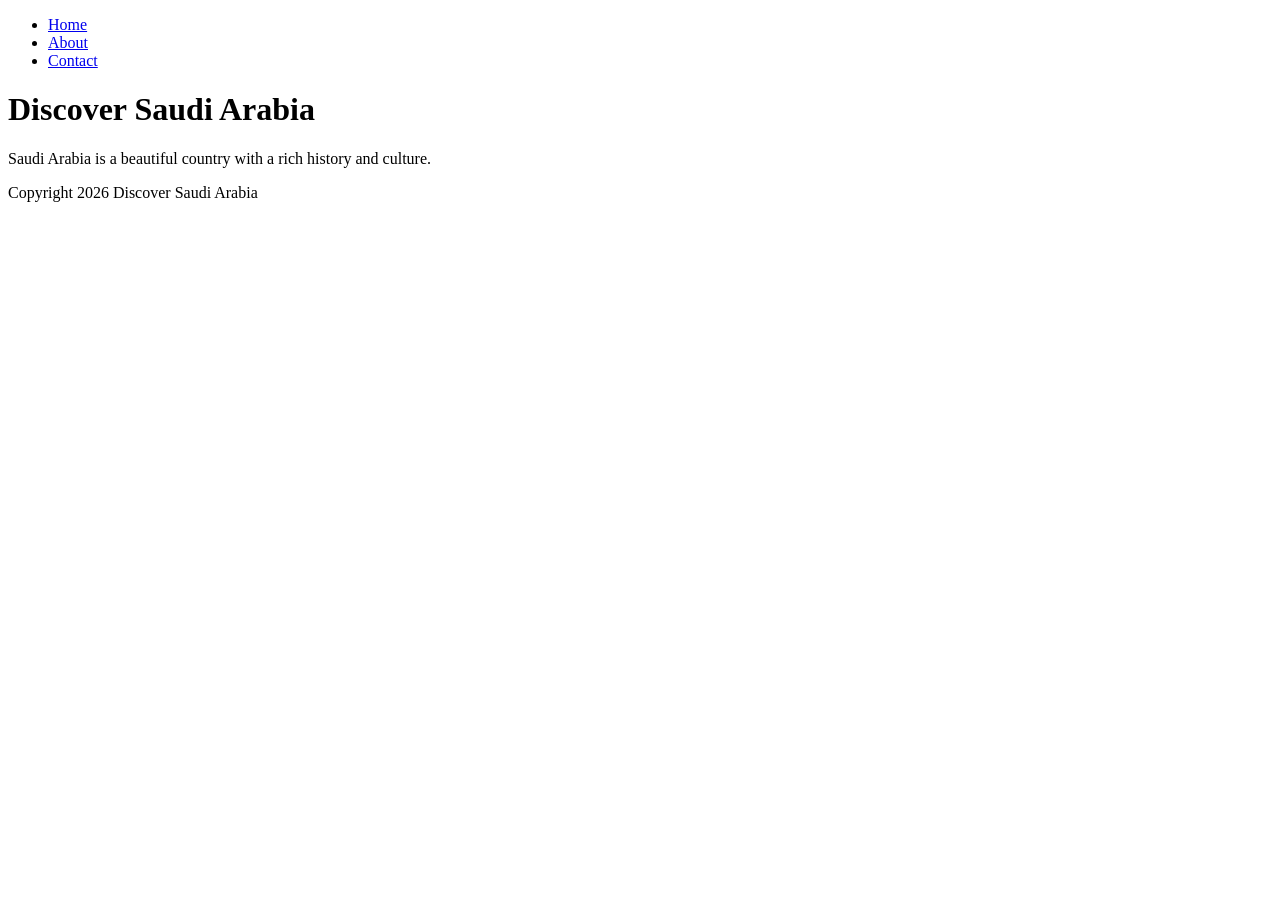
==== frontend/index.html @ 42bceaa3 "project structure" ====
<!DOCTYPE html>
<html lang="en">
    <head>
        <meta charset="UTF-8">
        <meta name="viewport" content="width=device-width, initial-scale=1.0">
        <title>Discover Saudi Arabia</title>
        <link rel="stylesheet" href="style.css">
    </head>
    <body>
        <nav>
            <ul>
                <li><a href="#">Home</a></li>
                <li><a href="#">About</a></li>
                <li><a href="#">Contact</a></li>
            </ul>
        </nav>
        <main>
            <h1>Discover Saudi Arabia</h1>
            <p>Saudi Arabia is a beautiful country with a rich history and culture.</p>
        </main>
        <footer>
            <p>Copyright 2026 Discover Saudi Arabia</p>
        </footer>
    </body>
</html>
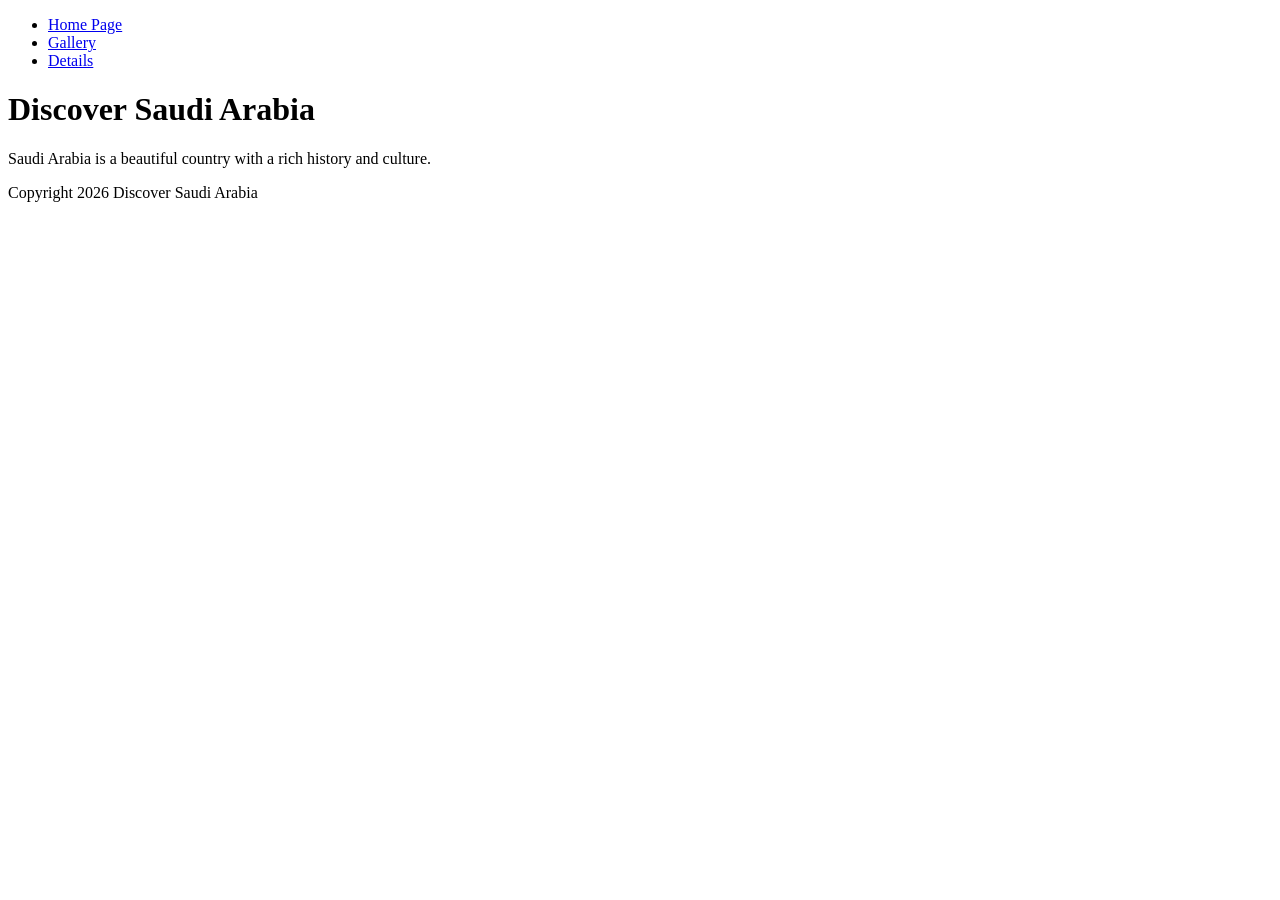
==== commit 24b656da: "Adding scaffolding" ====
--- a/frontend/index.html
+++ b/frontend/index.html
@@ -9,9 +9,9 @@
     <body>
         <nav>
             <ul>
-                <li><a href="#">Home</a></li>
-                <li><a href="#">About</a></li>
-                <li><a href="#">Contact</a></li>
+                <li><a href="#">Home Page</a></li>
+                <li><a href="public/gallery.html">Gallery</a></li>
+                <li><a href="public/regions.html">Details</a></li>
             </ul>
         </nav>
         <main>
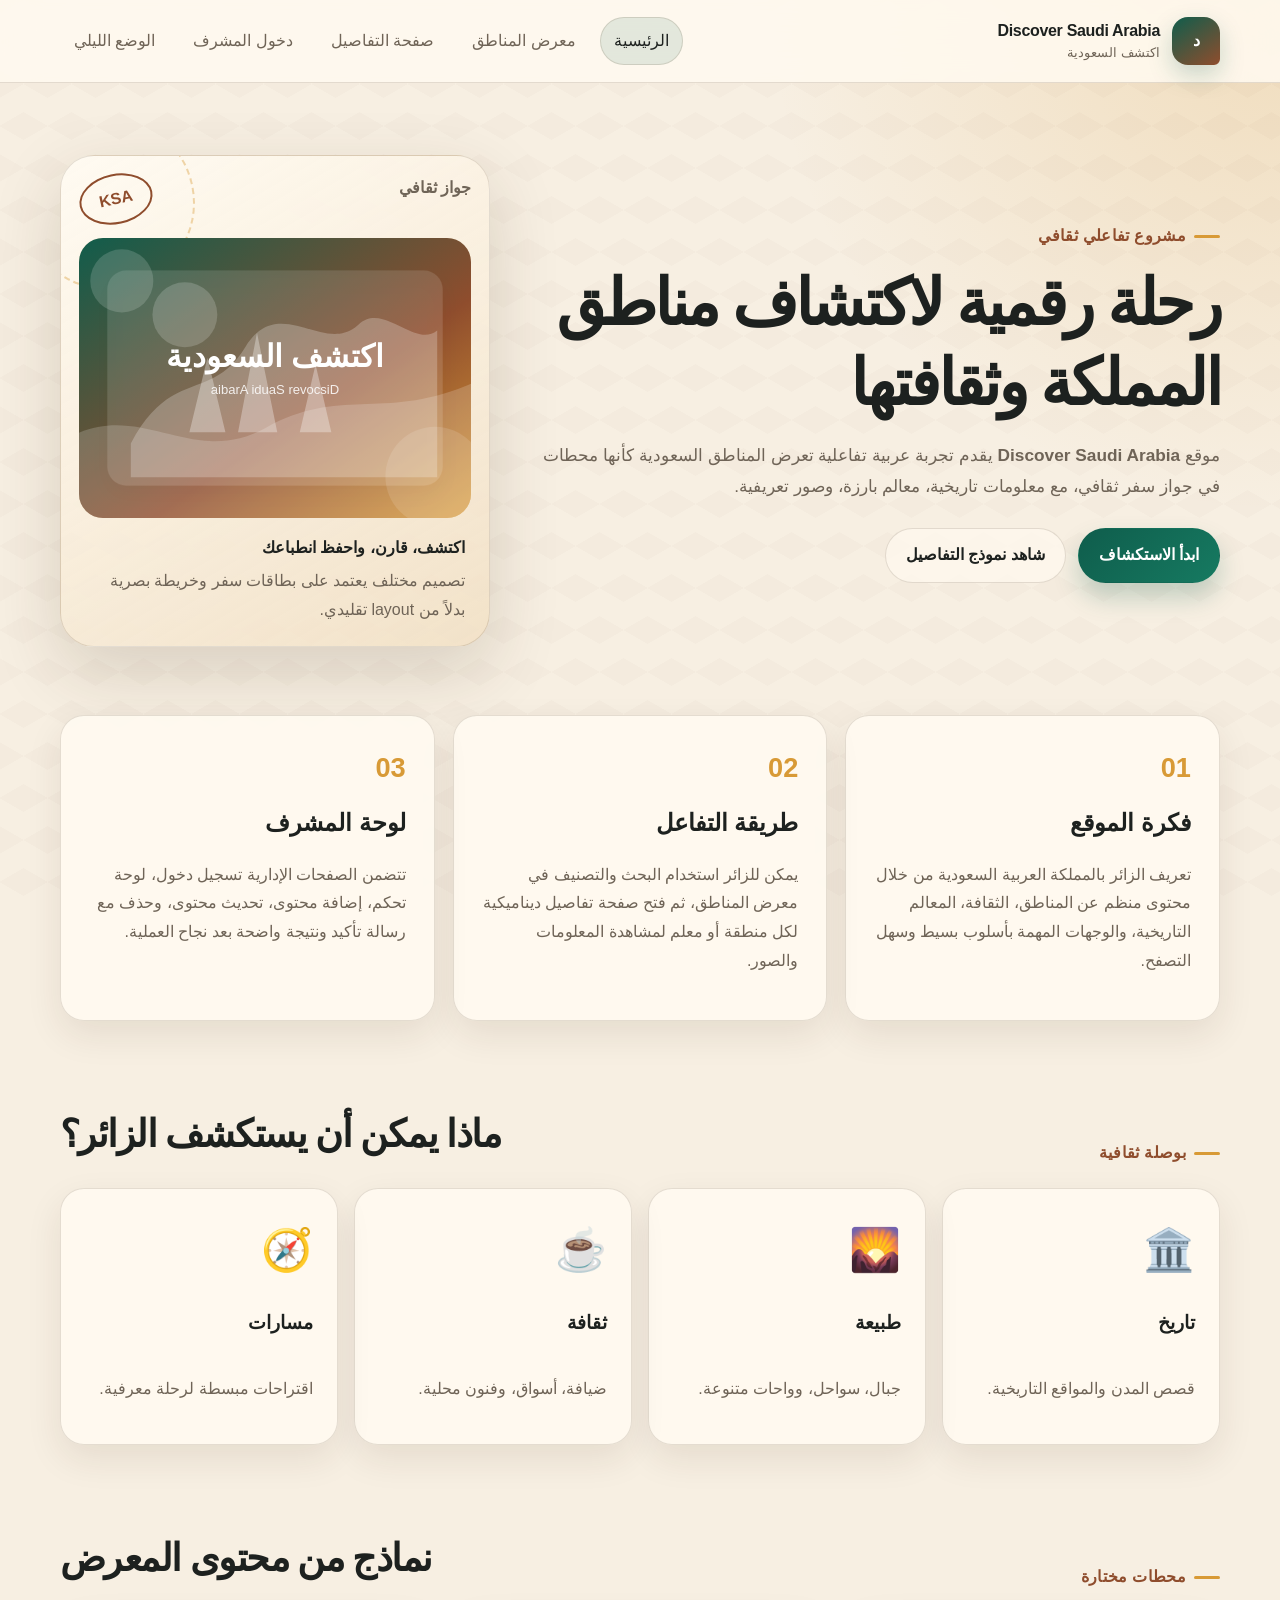
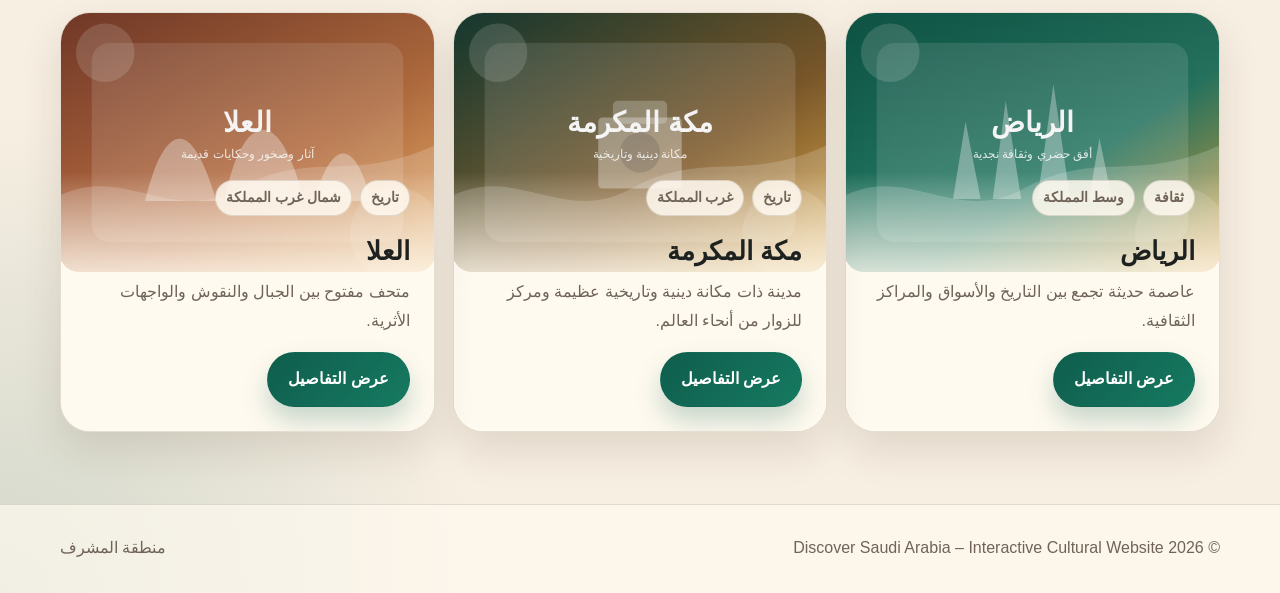
==== commit 1a3cd0ab: "initial design" ====
--- a/frontend/index.html
+++ b/frontend/index.html
@@ -1,25 +1,139 @@
 <!DOCTYPE html>
-<html lang="en">
-    <head>
-        <meta charset="UTF-8">
-        <meta name="viewport" content="width=device-width, initial-scale=1.0">
-        <title>Discover Saudi Arabia</title>
-        <link rel="stylesheet" href="style.css">
-    </head>
-    <body>
-        <nav>
-            <ul>
-                <li><a href="#">Home Page</a></li>
-                <li><a href="public/gallery.html">Gallery</a></li>
-                <li><a href="public/regions.html">Details</a></li>
-            </ul>
-        </nav>
-        <main>
-            <h1>Discover Saudi Arabia</h1>
-            <p>Saudi Arabia is a beautiful country with a rich history and culture.</p>
-        </main>
-        <footer>
-            <p>Copyright 2026 Discover Saudi Arabia</p>
-        </footer>
-    </body>
-</html>+<html lang="ar" dir="rtl">
+<head>
+  <meta charset="UTF-8" />
+  <meta name="viewport" content="width=device-width, initial-scale=1.0" />
+  <title>Discover Saudi Arabia – Interactive Cultural Website</title>
+  <link rel="stylesheet" href="css/style.css" />
+</head>
+<body data-page="home">
+  <header class="site-header">
+    <nav class="navbar container" aria-label="القائمة الرئيسية">
+      <a class="brand" href="index.html" aria-label="Discover Saudi Arabia">
+        <span class="brand-mark">د</span>
+        <span>
+          <strong>Discover Saudi Arabia</strong>
+          <small>اكتشف السعودية</small>
+        </span>
+      </a>
+
+      <button class="menu-toggle" type="button" aria-label="فتح القائمة">☰</button>
+
+      <div class="nav-links">
+        <a class="active" href="index.html">الرئيسية</a>
+        <a href="regions.html">معرض المناطق</a>
+        <a href="details.html">صفحة التفاصيل</a>
+        <a href="admin-login.html">دخول المشرف</a>
+        <button class="theme-toggle" type="button" aria-label="تبديل الوضع الليلي">الوضع الليلي</button>
+      </div>
+    </nav>
+  </header>
+
+  <main>
+    <section class="hero-orbit">
+      <div class="container hero-grid">
+        <div class="hero-copy reveal">
+          <span class="eyebrow">مشروع تفاعلي ثقافي</span>
+          <h1>رحلة رقمية لاكتشاف مناطق المملكة وثقافتها</h1>
+          <p>
+            موقع <strong>Discover Saudi Arabia</strong> يقدم تجربة عربية تفاعلية تعرض المناطق السعودية
+            كأنها محطات في جواز سفر ثقافي، مع معلومات تاريخية، معالم بارزة، وصور تعريفية.
+          </p>
+          <div class="hero-actions">
+            <a class="btn primary" href="regions.html">ابدأ الاستكشاف</a>
+            <a class="btn ghost" href="details.html">شاهد نموذج التفاصيل</a>
+          </div>
+        </div>
+
+        <div class="passport-card reveal" aria-label="بطاقة تعريفية عن الموقع">
+          <div class="passport-top">
+            <span>جواز ثقافي</span>
+            <span class="stamp">KSA</span>
+          </div>
+          <img src="assets/hero.svg" alt="رسم فني يرمز إلى مناطق المملكة" />
+          <div class="passport-bottom">
+            <strong>اكتشف، قارن، واحفظ انطباعك</strong>
+            <p>تصميم مختلف يعتمد على بطاقات سفر وخريطة بصرية بدلاً من layout تقليدي.</p>
+          </div>
+        </div>
+      </div>
+    </section>
+
+    <section class="container mission-section">
+      <article class="mission-card reveal">
+        <span class="number">01</span>
+        <h2>فكرة الموقع</h2>
+        <p>
+          تعريف الزائر بالمملكة العربية السعودية من خلال محتوى منظم عن المناطق، الثقافة،
+          المعالم التاريخية، والوجهات المهمة بأسلوب بسيط وسهل التصفح.
+        </p>
+      </article>
+
+      <article class="mission-card reveal">
+        <span class="number">02</span>
+        <h2>طريقة التفاعل</h2>
+        <p>
+          يمكن للزائر استخدام البحث والتصنيف في معرض المناطق، ثم فتح صفحة تفاصيل ديناميكية
+          لكل منطقة أو معلم لمشاهدة المعلومات والصور.
+        </p>
+      </article>
+
+      <article class="mission-card reveal">
+        <span class="number">03</span>
+        <h2>لوحة المشرف</h2>
+        <p>
+          تتضمن الصفحات الإدارية تسجيل دخول، لوحة تحكم، إضافة محتوى، تحديث محتوى، وحذف
+          مع رسالة تأكيد ونتيجة واضحة بعد نجاح العملية.
+        </p>
+      </article>
+    </section>
+
+    <section class="container cultural-compass reveal">
+      <div class="section-heading">
+        <span class="eyebrow">بوصلة ثقافية</span>
+        <h2>ماذا يمكن أن يستكشف الزائر؟</h2>
+      </div>
+
+      <div class="compass-grid">
+        <div class="compass-item">
+          <span>🏛️</span>
+          <h3>تاريخ</h3>
+          <p>قصص المدن والمواقع التاريخية.</p>
+        </div>
+        <div class="compass-item">
+          <span>🌄</span>
+          <h3>طبيعة</h3>
+          <p>جبال، سواحل، وواحات متنوعة.</p>
+        </div>
+        <div class="compass-item">
+          <span>☕</span>
+          <h3>ثقافة</h3>
+          <p>ضيافة، أسواق، وفنون محلية.</p>
+        </div>
+        <div class="compass-item">
+          <span>🧭</span>
+          <h3>مسارات</h3>
+          <p>اقتراحات مبسطة لرحلة معرفية.</p>
+        </div>
+      </div>
+    </section>
+
+    <section class="container spotlight-section reveal">
+      <div class="section-heading">
+        <span class="eyebrow">محطات مختارة</span>
+        <h2>نماذج من محتوى المعرض</h2>
+      </div>
+      <div id="homeSpotlight" class="spotlight-grid"></div>
+    </section>
+  </main>
+
+  <footer class="site-footer">
+    <div class="container footer-inner">
+      <p>© 2026 Discover Saudi Arabia – Interactive Cultural Website</p>
+      <a href="admin-login.html">منطقة المشرف</a>
+    </div>
+  </footer>
+
+  <script src="js/app.js"></script>
+</body>
+</html>
--- a/frontend/css/style.css
+++ b/frontend/css/style.css
@@ -0,0 +1,1088 @@
+/* Discover Saudi Arabia – Interactive Cultural Website
+   Unique frontend design: cultural passport + travel board style.
+*/
+
+:root {
+  --bg: #f7efe2;
+  --surface: #fffaf0;
+  --surface-2: #f1dfc3;
+  --text: #1d211f;
+  --muted: #6f6457;
+  --primary: #0f5d4c;
+  --primary-2: #167a61;
+  --accent: #d89a36;
+  --accent-2: #8f4d2d;
+  --danger: #b83232;
+  --success: #0d7a57;
+  --line: rgba(67, 45, 26, 0.14);
+  --shadow: 0 24px 70px rgba(57, 35, 13, 0.16);
+  --radius-xl: 34px;
+  --radius-lg: 24px;
+  --radius-md: 16px;
+  --container: 1160px;
+}
+
+body.dark {
+  --bg: #0b1413;
+  --surface: #132321;
+  --surface-2: #1b312e;
+  --text: #f9efe1;
+  --muted: #c4b7a4;
+  --primary: #4cc7a2;
+  --primary-2: #6cdec0;
+  --accent: #f0bf62;
+  --accent-2: #d78754;
+  --danger: #ff7474;
+  --success: #74e0b2;
+  --line: rgba(255, 255, 255, 0.12);
+  --shadow: 0 24px 70px rgba(0, 0, 0, 0.35);
+}
+
+* {
+  box-sizing: border-box;
+}
+
+html {
+  scroll-behavior: smooth;
+}
+
+body {
+  margin: 0;
+  min-height: 100vh;
+  font-family: "Tahoma", "Arial", sans-serif;
+  background:
+    radial-gradient(circle at top right, rgba(216, 154, 54, 0.22), transparent 32rem),
+    radial-gradient(circle at bottom left, rgba(15, 93, 76, 0.16), transparent 30rem),
+    var(--bg);
+  color: var(--text);
+  line-height: 1.8;
+  transition: background-color 0.25s ease, color 0.25s ease;
+}
+
+body::before {
+  content: "";
+  position: fixed;
+  inset: 0;
+  pointer-events: none;
+  opacity: 0.13;
+  background-image:
+    linear-gradient(30deg, var(--line) 12%, transparent 12.5%, transparent 87%, var(--line) 87.5%, var(--line)),
+    linear-gradient(150deg, var(--line) 12%, transparent 12.5%, transparent 87%, var(--line) 87.5%, var(--line)),
+    linear-gradient(30deg, var(--line) 12%, transparent 12.5%, transparent 87%, var(--line) 87.5%, var(--line)),
+    linear-gradient(150deg, var(--line) 12%, transparent 12.5%, transparent 87%, var(--line) 87.5%, var(--line));
+  background-size: 48px 84px;
+  background-position: 0 0, 0 0, 24px 42px, 24px 42px;
+}
+
+a {
+  color: inherit;
+  text-decoration: none;
+}
+
+img {
+  max-width: 100%;
+  display: block;
+}
+
+button,
+input,
+textarea,
+select {
+  font: inherit;
+}
+
+.container {
+  width: min(var(--container), calc(100% - 36px));
+  margin-inline: auto;
+}
+
+.site-header {
+  position: sticky;
+  top: 0;
+  z-index: 50;
+  backdrop-filter: blur(18px);
+  background: color-mix(in srgb, var(--surface) 88%, transparent);
+  border-bottom: 1px solid var(--line);
+}
+
+.navbar,
+.admin-nav {
+  min-height: 82px;
+  display: flex;
+  align-items: center;
+  justify-content: space-between;
+  gap: 18px;
+}
+
+.brand {
+  display: inline-flex;
+  align-items: center;
+  gap: 12px;
+}
+
+.brand-mark {
+  width: 48px;
+  height: 48px;
+  display: grid;
+  place-items: center;
+  color: #fff;
+  font-weight: 900;
+  border-radius: 16px 16px 6px 16px;
+  background:
+    linear-gradient(145deg, var(--primary), var(--accent-2));
+  box-shadow: 0 10px 24px rgba(15, 93, 76, 0.22);
+}
+
+.brand strong {
+  display: block;
+  font-size: 1rem;
+  letter-spacing: -0.02em;
+}
+
+.brand small {
+  display: block;
+  color: var(--muted);
+  margin-top: -4px;
+}
+
+.nav-links,
+.admin-actions {
+  display: flex;
+  align-items: center;
+  gap: 10px;
+  flex-wrap: wrap;
+}
+
+.nav-links a,
+.theme-toggle,
+.admin-actions a,
+.admin-actions button {
+  border: 1px solid transparent;
+  background: transparent;
+  color: var(--muted);
+  padding: 9px 13px;
+  border-radius: 999px;
+  cursor: pointer;
+}
+
+.nav-links a:hover,
+.nav-links a.active,
+.theme-toggle:hover {
+  color: var(--text);
+  background: color-mix(in srgb, var(--primary) 11%, transparent);
+  border-color: var(--line);
+}
+
+.menu-toggle {
+  display: none;
+  width: 46px;
+  height: 46px;
+  border: 1px solid var(--line);
+  border-radius: 14px;
+  background: var(--surface);
+  color: var(--text);
+}
+
+.hero-orbit {
+  padding: 72px 0 44px;
+}
+
+.hero-grid {
+  display: grid;
+  grid-template-columns: minmax(0, 1fr) 430px;
+  align-items: center;
+  gap: 34px;
+}
+
+.hero-copy h1,
+.page-hero h1,
+.details-hero h1,
+.admin-title h1 {
+  margin: 12px 0;
+  line-height: 1.25;
+  letter-spacing: -0.05em;
+}
+
+.hero-copy h1 {
+  font-size: clamp(2.2rem, 5vw, 5.2rem);
+  max-width: 820px;
+}
+
+.hero-copy p {
+  max-width: 720px;
+  color: var(--muted);
+  font-size: 1.08rem;
+}
+
+.eyebrow {
+  display: inline-flex;
+  align-items: center;
+  gap: 8px;
+  color: var(--accent-2);
+  font-weight: 800;
+  letter-spacing: 0.02em;
+}
+
+.eyebrow::before {
+  content: "";
+  width: 26px;
+  height: 3px;
+  border-radius: 999px;
+  background: var(--accent);
+}
+
+.hero-actions,
+.form-actions {
+  display: flex;
+  gap: 12px;
+  flex-wrap: wrap;
+  margin-top: 26px;
+}
+
+.btn {
+  border: 1px solid transparent;
+  border-radius: 999px;
+  padding: 12px 20px;
+  display: inline-flex;
+  align-items: center;
+  justify-content: center;
+  gap: 8px;
+  cursor: pointer;
+  font-weight: 800;
+  transition: transform 0.18s ease, box-shadow 0.18s ease, background 0.18s ease;
+}
+
+.btn:hover {
+  transform: translateY(-2px);
+}
+
+.btn.primary {
+  color: #fff;
+  background: linear-gradient(135deg, var(--primary), var(--primary-2));
+  box-shadow: 0 14px 26px rgba(15, 93, 76, 0.23);
+}
+
+.btn.ghost {
+  color: var(--text);
+  background: color-mix(in srgb, var(--surface) 70%, transparent);
+  border-color: var(--line);
+}
+
+.btn.danger {
+  color: #fff;
+  background: var(--danger);
+}
+
+.btn.small {
+  padding: 8px 13px;
+  font-size: 0.92rem;
+}
+
+.btn.full {
+  width: 100%;
+}
+
+.passport-card {
+  position: relative;
+  overflow: hidden;
+  border: 1px solid var(--line);
+  border-radius: var(--radius-xl);
+  background:
+    linear-gradient(150deg, color-mix(in srgb, var(--surface) 90%, white), color-mix(in srgb, var(--surface-2) 82%, transparent));
+  box-shadow: var(--shadow);
+  padding: 18px;
+  transform: rotate(-2deg);
+}
+
+.passport-card::before {
+  content: "";
+  position: absolute;
+  width: 170px;
+  height: 170px;
+  border: 2px dashed color-mix(in srgb, var(--accent) 70%, transparent);
+  border-radius: 50%;
+  left: -40px;
+  top: -40px;
+  opacity: 0.55;
+}
+
+.passport-card img {
+  position: relative;
+  border-radius: 24px;
+  min-height: 280px;
+  object-fit: cover;
+  background: var(--surface-2);
+}
+
+.passport-top,
+.passport-bottom {
+  position: relative;
+  z-index: 1;
+}
+
+.passport-top {
+  display: flex;
+  justify-content: space-between;
+  color: var(--muted);
+  font-weight: 800;
+  margin-bottom: 14px;
+}
+
+.stamp {
+  display: inline-grid;
+  place-items: center;
+  width: 74px;
+  height: 50px;
+  border: 2px solid var(--accent-2);
+  border-radius: 50%;
+  transform: rotate(-12deg);
+  color: var(--accent-2);
+}
+
+.passport-bottom {
+  padding: 16px 6px 4px;
+}
+
+.passport-bottom p {
+  color: var(--muted);
+  margin: 4px 0 0;
+}
+
+.mission-section {
+  display: grid;
+  grid-template-columns: repeat(3, 1fr);
+  gap: 18px;
+  margin-top: 24px;
+}
+
+.mission-card,
+.compass-item,
+.info-panel,
+.admin-table-card,
+.content-form,
+.form-card {
+  border: 1px solid var(--line);
+  border-radius: var(--radius-lg);
+  background: color-mix(in srgb, var(--surface) 92%, transparent);
+  box-shadow: 0 14px 36px rgba(57, 35, 13, 0.09);
+}
+
+.mission-card {
+  padding: 28px;
+  position: relative;
+  overflow: hidden;
+}
+
+.mission-card .number {
+  display: inline-flex;
+  color: var(--accent);
+  font-weight: 900;
+  font-size: 1.7rem;
+}
+
+.mission-card h2 {
+  margin: 8px 0;
+}
+
+.mission-card p,
+.compass-item p,
+.info-panel p,
+.admin-title p,
+.page-hero p {
+  color: var(--muted);
+}
+
+.cultural-compass,
+.spotlight-section,
+.gallery-strip {
+  margin-top: 70px;
+}
+
+.section-heading {
+  display: flex;
+  justify-content: space-between;
+  align-items: end;
+  gap: 18px;
+  margin-bottom: 20px;
+}
+
+.section-heading h2 {
+  margin: 8px 0 0;
+  font-size: clamp(1.55rem, 3vw, 2.4rem);
+  letter-spacing: -0.04em;
+}
+
+.compass-grid {
+  display: grid;
+  grid-template-columns: repeat(4, 1fr);
+  gap: 16px;
+}
+
+.compass-item {
+  padding: 24px;
+  min-height: 210px;
+  display: flex;
+  flex-direction: column;
+  justify-content: space-between;
+}
+
+.compass-item span {
+  font-size: 2.6rem;
+}
+
+.spotlight-grid,
+.regions-grid {
+  display: grid;
+  grid-template-columns: repeat(3, 1fr);
+  gap: 18px;
+}
+
+.region-card {
+  position: relative;
+  isolation: isolate;
+  overflow: hidden;
+  display: flex;
+  min-height: 420px;
+  border: 1px solid var(--line);
+  border-radius: 30px;
+  background: var(--surface);
+  box-shadow: 0 18px 42px rgba(57, 35, 13, 0.12);
+}
+
+.region-card img {
+  position: absolute;
+  inset: 0;
+  width: 100%;
+  height: 62%;
+  object-fit: cover;
+  z-index: -1;
+}
+
+.region-card::after {
+  content: "";
+  position: absolute;
+  inset: 0;
+  z-index: -1;
+  background:
+    linear-gradient(to top, var(--surface) 31%, transparent 62%),
+    linear-gradient(to bottom, rgba(0,0,0,0.12), transparent 42%);
+}
+
+.region-card-content {
+  align-self: end;
+  width: 100%;
+  padding: 24px;
+}
+
+.chip-row,
+.details-meta {
+  display: flex;
+  flex-wrap: wrap;
+  gap: 8px;
+}
+
+.chip {
+  display: inline-flex;
+  align-items: center;
+  border: 1px solid var(--line);
+  border-radius: 999px;
+  padding: 5px 10px;
+  background: color-mix(in srgb, var(--surface) 85%, transparent);
+  color: var(--muted);
+  font-size: 0.86rem;
+  font-weight: 800;
+}
+
+.region-card h3 {
+  margin: 12px 0 4px;
+  font-size: 1.6rem;
+}
+
+.region-card p {
+  color: var(--muted);
+  margin: 0 0 16px;
+}
+
+.page-hero {
+  padding: 58px 0 28px;
+}
+
+.gallery-hero {
+  position: relative;
+}
+
+.gallery-hero .container {
+  min-height: 260px;
+  display: grid;
+  align-content: center;
+  border-radius: var(--radius-xl);
+  padding: 44px;
+  background:
+    linear-gradient(135deg, color-mix(in srgb, var(--primary) 92%, #000), color-mix(in srgb, var(--accent-2) 74%, #000)),
+    url("../assets/hero.svg");
+  background-size: cover;
+  background-position: center;
+  color: #fff;
+  overflow: hidden;
+}
+
+.gallery-hero p {
+  color: rgba(255,255,255,0.84);
+  max-width: 690px;
+}
+
+.gallery-hero .eyebrow {
+  color: #ffe7ba;
+}
+
+.gallery-hero .eyebrow::before {
+  background: #ffe7ba;
+}
+
+.explorer-panel {
+  margin-top: 20px;
+}
+
+.filter-toolbar {
+  display: grid;
+  grid-template-columns: 1fr auto;
+  gap: 16px;
+  align-items: end;
+  margin-bottom: 18px;
+}
+
+.search-box {
+  display: grid;
+  gap: 7px;
+  color: var(--muted);
+  font-weight: 800;
+}
+
+.search-box input,
+.content-form input,
+.content-form textarea,
+.content-form select,
+.form-card input {
+  width: 100%;
+  border: 1px solid var(--line);
+  border-radius: 18px;
+  padding: 13px 15px;
+  background: color-mix(in srgb, var(--surface) 90%, white);
+  color: var(--text);
+  outline: none;
+  transition: border 0.18s ease, box-shadow 0.18s ease;
+}
+
+body.dark .search-box input,
+body.dark .content-form input,
+body.dark .content-form textarea,
+body.dark .content-form select,
+body.dark .form-card input {
+  background: #0f1d1b;
+}
+
+input:focus,
+textarea:focus,
+select:focus {
+  border-color: var(--primary);
+  box-shadow: 0 0 0 4px color-mix(in srgb, var(--primary) 14%, transparent);
+}
+
+.filter-group {
+  display: flex;
+  gap: 8px;
+  flex-wrap: wrap;
+  justify-content: flex-end;
+}
+
+.filter-pill {
+  border: 1px solid var(--line);
+  border-radius: 999px;
+  padding: 10px 15px;
+  background: var(--surface);
+  color: var(--muted);
+  cursor: pointer;
+  font-weight: 800;
+}
+
+.filter-pill.active {
+  color: #fff;
+  background: var(--primary);
+}
+
+.gallery-summary {
+  display: inline-flex;
+  align-items: center;
+  gap: 10px;
+  color: var(--muted);
+  margin-bottom: 18px;
+}
+
+.gallery-summary strong {
+  display: grid;
+  place-items: center;
+  min-width: 42px;
+  height: 42px;
+  border-radius: 14px;
+  color: #fff;
+  background: var(--accent-2);
+}
+
+.empty-state {
+  text-align: center;
+  padding: 50px 20px;
+  color: var(--muted);
+}
+
+.empty-state img {
+  width: 180px;
+  margin: 0 auto 16px;
+}
+
+.hidden {
+  display: none !important;
+}
+
+.details-hero {
+  padding: 42px 0;
+}
+
+.details-layout {
+  display: grid;
+  grid-template-columns: 360px 1fr;
+  gap: 24px;
+  align-items: stretch;
+}
+
+.route-ticket {
+  border: 1px dashed color-mix(in srgb, var(--accent-2) 66%, transparent);
+  border-radius: var(--radius-xl);
+  padding: 28px;
+  background:
+    radial-gradient(circle at 0 0, color-mix(in srgb, var(--accent) 22%, transparent), transparent 15rem),
+    var(--surface);
+  box-shadow: var(--shadow);
+}
+
+.ticket-label {
+  display: inline-flex;
+  transform: rotate(-4deg);
+  color: var(--accent-2);
+  border: 2px solid var(--accent-2);
+  border-radius: 999px;
+  padding: 5px 12px;
+  font-weight: 900;
+}
+
+.route-ticket h1 {
+  font-size: clamp(2rem, 4vw, 3.4rem);
+}
+
+.route-ticket p {
+  color: var(--muted);
+}
+
+.details-card {
+  overflow: hidden;
+  border: 1px solid var(--line);
+  border-radius: var(--radius-xl);
+  background: var(--surface);
+  box-shadow: var(--shadow);
+}
+
+.details-card img {
+  width: 100%;
+  height: 390px;
+  object-fit: cover;
+  background: var(--surface-2);
+}
+
+.details-meta {
+  padding: 18px;
+}
+
+.detail-content-grid {
+  display: grid;
+  grid-template-columns: 1.2fr 0.8fr;
+  gap: 18px;
+}
+
+.info-panel {
+  padding: 28px;
+}
+
+.landmarks-panel {
+  grid-column: 1 / -1;
+}
+
+.landmark-list {
+  list-style: none;
+  padding: 0;
+  display: grid;
+  grid-template-columns: repeat(3, 1fr);
+  gap: 12px;
+}
+
+.landmark-list li {
+  border: 1px solid var(--line);
+  border-radius: 18px;
+  padding: 15px;
+  background: color-mix(in srgb, var(--surface-2) 44%, transparent);
+}
+
+.mini-gallery {
+  display: grid;
+  grid-template-columns: repeat(3, 1fr);
+  gap: 15px;
+}
+
+.mini-gallery img {
+  width: 100%;
+  height: 220px;
+  object-fit: cover;
+  border-radius: 24px;
+  border: 1px solid var(--line);
+  background: var(--surface-2);
+}
+
+.site-footer {
+  margin-top: 72px;
+  border-top: 1px solid var(--line);
+  background: color-mix(in srgb, var(--surface) 70%, transparent);
+}
+
+.footer-inner {
+  min-height: 88px;
+  display: flex;
+  justify-content: space-between;
+  align-items: center;
+  gap: 18px;
+  color: var(--muted);
+}
+
+/* Admin */
+
+.admin-body {
+  background:
+    radial-gradient(circle at 12% 0, rgba(216, 154, 54, 0.18), transparent 32rem),
+    linear-gradient(135deg, color-mix(in srgb, var(--bg) 92%, var(--primary)), var(--bg));
+}
+
+.admin-header {
+  position: sticky;
+  top: 0;
+  z-index: 40;
+  background: color-mix(in srgb, var(--surface) 88%, transparent);
+  border-bottom: 1px solid var(--line);
+  backdrop-filter: blur(18px);
+}
+
+.admin-main {
+  padding-top: 42px;
+}
+
+.admin-title {
+  margin-bottom: 22px;
+}
+
+.message {
+  border-radius: 18px;
+  padding: 14px 18px;
+  margin: 16px 0;
+  font-weight: 800;
+  border: 1px solid var(--line);
+}
+
+.message.success {
+  color: var(--success);
+  background: color-mix(in srgb, var(--success) 12%, var(--surface));
+}
+
+.message.error {
+  color: var(--danger);
+  background: color-mix(in srgb, var(--danger) 10%, var(--surface));
+}
+
+.dashboard-stats {
+  display: grid;
+  grid-template-columns: repeat(4, 1fr);
+  gap: 14px;
+  margin-bottom: 18px;
+}
+
+.stat-card {
+  border-radius: 22px;
+  padding: 18px;
+  background: linear-gradient(145deg, var(--surface), color-mix(in srgb, var(--surface-2) 64%, transparent));
+  border: 1px solid var(--line);
+}
+
+.stat-card strong {
+  display: block;
+  font-size: 2rem;
+  line-height: 1;
+  color: var(--primary);
+}
+
+.stat-card span {
+  color: var(--muted);
+}
+
+.admin-table-card {
+  overflow: hidden;
+}
+
+.table-head {
+  padding: 20px;
+  display: flex;
+  align-items: center;
+  justify-content: space-between;
+  gap: 14px;
+  border-bottom: 1px solid var(--line);
+}
+
+.table-head h2 {
+  margin: 0;
+}
+
+.table-wrap {
+  overflow-x: auto;
+}
+
+.admin-table {
+  width: 100%;
+  border-collapse: collapse;
+  min-width: 870px;
+}
+
+.admin-table th,
+.admin-table td {
+  text-align: right;
+  padding: 15px 18px;
+  border-bottom: 1px solid var(--line);
+  vertical-align: top;
+}
+
+.admin-table th {
+  color: var(--muted);
+  background: color-mix(in srgb, var(--surface-2) 55%, transparent);
+}
+
+.admin-table td {
+  color: var(--text);
+}
+
+.row-actions {
+  display: flex;
+  gap: 8px;
+  flex-wrap: wrap;
+}
+
+.admin-login-screen {
+  min-height: 100vh;
+  display: grid;
+  grid-template-columns: 0.9fr 1.1fr;
+}
+
+.login-art {
+  display: flex;
+  flex-direction: column;
+  justify-content: center;
+  padding: 54px;
+  background:
+    linear-gradient(135deg, rgba(15, 93, 76, 0.9), rgba(143, 77, 45, 0.78)),
+    url("../assets/hero.svg");
+  background-size: cover;
+  background-position: center;
+  color: #fff;
+}
+
+.login-art .brand small,
+.login-art p {
+  color: rgba(255,255,255,0.78);
+}
+
+.login-art h1 {
+  max-width: 520px;
+  font-size: clamp(2rem, 4vw, 4.2rem);
+  line-height: 1.25;
+  letter-spacing: -0.05em;
+}
+
+.login-note {
+  margin-top: 24px;
+  display: grid;
+  gap: 6px;
+  width: min(100%, 340px);
+  padding: 16px;
+  border: 1px solid rgba(255,255,255,0.25);
+  border-radius: 22px;
+  background: rgba(255,255,255,0.12);
+  backdrop-filter: blur(12px);
+}
+
+.login-panel {
+  display: grid;
+  place-items: center;
+  padding: 28px;
+}
+
+.form-card {
+  width: min(100%, 430px);
+  padding: 28px;
+}
+
+.form-card h2 {
+  margin: 6px 0 20px;
+}
+
+.form-card label,
+.content-form label {
+  display: grid;
+  gap: 7px;
+  color: var(--muted);
+  font-weight: 800;
+  margin-bottom: 14px;
+}
+
+.text-link {
+  display: block;
+  margin-top: 14px;
+  text-align: center;
+  color: var(--primary);
+  font-weight: 800;
+}
+
+.field-error {
+  min-height: 18px;
+  color: var(--danger);
+}
+
+.content-form {
+  padding: 24px;
+}
+
+.form-grid {
+  display: grid;
+  grid-template-columns: repeat(2, 1fr);
+  gap: 16px;
+}
+
+.form-grid .wide {
+  grid-column: 1 / -1;
+}
+
+textarea {
+  resize: vertical;
+}
+
+.reveal {
+  opacity: 0;
+  transform: translateY(18px);
+  animation: reveal 0.7s ease forwards;
+}
+
+@keyframes reveal {
+  to {
+    opacity: 1;
+    transform: none;
+  }
+}
+
+@media (max-width: 980px) {
+  .hero-grid,
+  .details-layout,
+  .detail-content-grid,
+  .admin-login-screen {
+    grid-template-columns: 1fr;
+  }
+
+  .mission-section,
+  .spotlight-grid,
+  .regions-grid,
+  .compass-grid,
+  .dashboard-stats {
+    grid-template-columns: repeat(2, 1fr);
+  }
+
+  .passport-card {
+    transform: none;
+  }
+
+  .filter-toolbar {
+    grid-template-columns: 1fr;
+  }
+
+  .filter-group {
+    justify-content: flex-start;
+  }
+}
+
+@media (max-width: 720px) {
+  .container {
+    width: min(100% - 24px, var(--container));
+  }
+
+  .navbar {
+    flex-wrap: wrap;
+    min-height: auto;
+    padding: 14px 0;
+  }
+
+  .menu-toggle {
+    display: grid;
+    place-items: center;
+  }
+
+  .nav-links {
+    display: none;
+    width: 100%;
+    flex-direction: column;
+    align-items: stretch;
+    padding-top: 10px;
+  }
+
+  .nav-links.open {
+    display: flex;
+  }
+
+  .nav-links a,
+  .theme-toggle {
+    width: 100%;
+    text-align: right;
+  }
+
+  .hero-orbit {
+    padding-top: 40px;
+  }
+
+  .mission-section,
+  .spotlight-grid,
+  .regions-grid,
+  .compass-grid,
+  .dashboard-stats,
+  .landmark-list,
+  .mini-gallery,
+  .form-grid {
+    grid-template-columns: 1fr;
+  }
+
+  .details-card img {
+    height: 260px;
+  }
+
+  .gallery-hero .container {
+    padding: 28px;
+  }
+
+  .footer-inner,
+  .admin-nav,
+  .table-head {
+    align-items: flex-start;
+    flex-direction: column;
+  }
+
+  .login-art {
+    padding: 28px;
+  }
+}
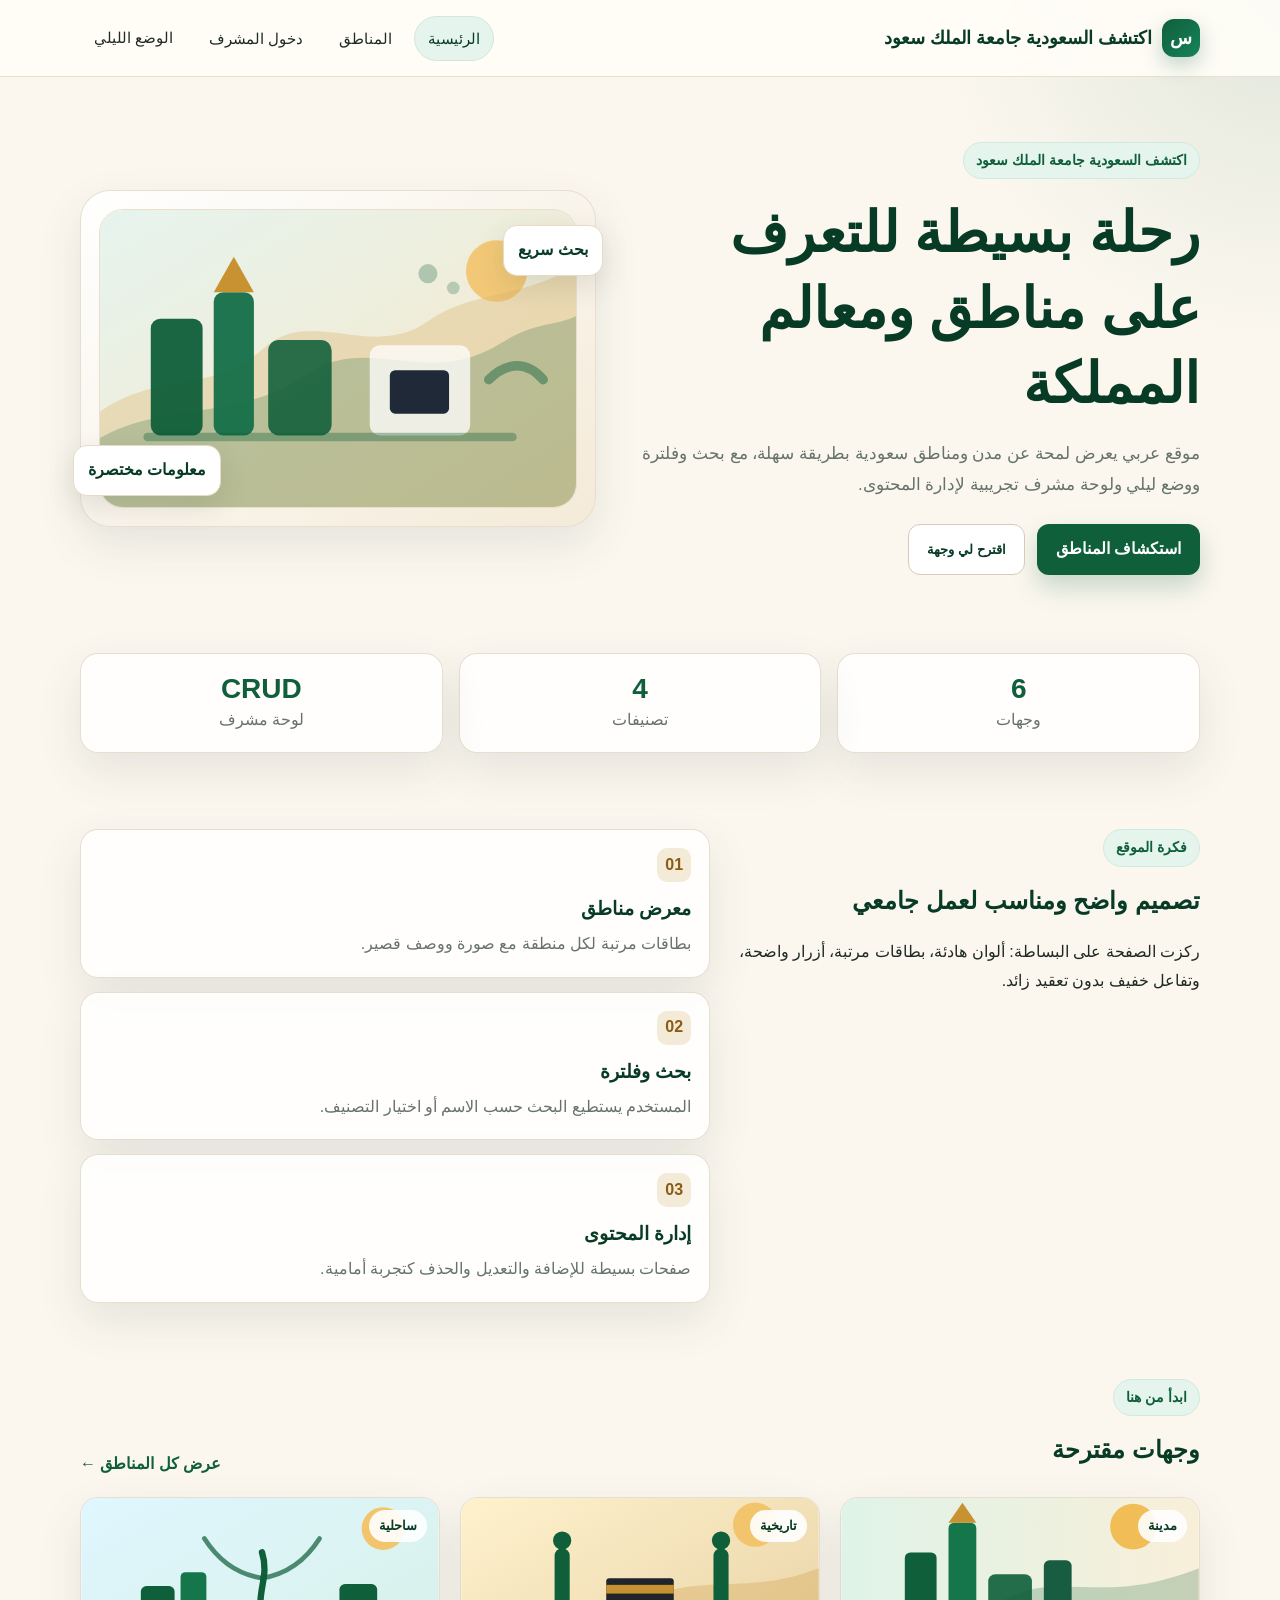
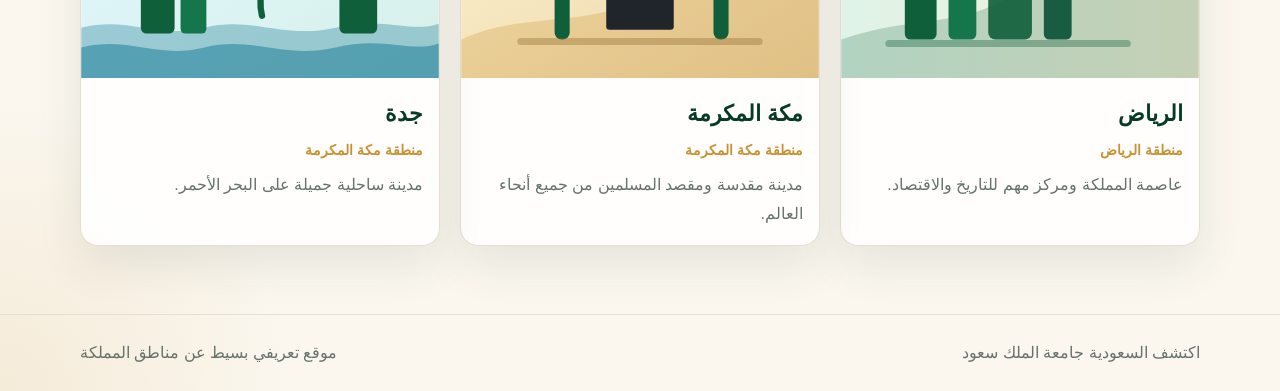
==== commit 40397b20: "simpler design" ====
--- a/frontend/index.html
+++ b/frontend/index.html
@@ -1,139 +1,112 @@
 <!DOCTYPE html>
 <html lang="ar" dir="rtl">
 <head>
+  <title>اكتشف السعودية جامعة الملك سعود - الرئيسية</title>
   <meta charset="UTF-8" />
   <meta name="viewport" content="width=device-width, initial-scale=1.0" />
-  <title>Discover Saudi Arabia – Interactive Cultural Website</title>
   <link rel="stylesheet" href="css/style.css" />
+  <script src="js/app.js" defer></script>
 </head>
-<body data-page="home">
+<body>
   <header class="site-header">
-    <nav class="navbar container" aria-label="القائمة الرئيسية">
-      <a class="brand" href="index.html" aria-label="Discover Saudi Arabia">
-        <span class="brand-mark">د</span>
-        <span>
-          <strong>Discover Saudi Arabia</strong>
-          <small>اكتشف السعودية</small>
-        </span>
-      </a>
-
-      <button class="menu-toggle" type="button" aria-label="فتح القائمة">☰</button>
-
+    <nav class="nav container">
+      <a class="logo" href="index.html"><span class="logo-mark">س</span>اكتشف السعودية جامعة الملك سعود</a>
       <div class="nav-links">
-        <a class="active" href="index.html">الرئيسية</a>
-        <a href="regions.html">معرض المناطق</a>
-        <a href="details.html">صفحة التفاصيل</a>
+        <a href="index.html">الرئيسية</a>
+        <a href="regions.html">المناطق</a>
         <a href="admin-login.html">دخول المشرف</a>
-        <button class="theme-toggle" type="button" aria-label="تبديل الوضع الليلي">الوضع الليلي</button>
+        <button id="themeToggle" class="theme-btn" type="button">الوضع الليلي</button>
       </div>
     </nav>
   </header>
 
   <main>
-    <section class="hero-orbit">
+    <section class="hero-section">
       <div class="container hero-grid">
-        <div class="hero-copy reveal">
-          <span class="eyebrow">مشروع تفاعلي ثقافي</span>
-          <h1>رحلة رقمية لاكتشاف مناطق المملكة وثقافتها</h1>
-          <p>
-            موقع <strong>Discover Saudi Arabia</strong> يقدم تجربة عربية تفاعلية تعرض المناطق السعودية
-            كأنها محطات في جواز سفر ثقافي، مع معلومات تاريخية، معالم بارزة، وصور تعريفية.
+        <div class="hero-content">
+          <span class="eyebrow">اكتشف السعودية جامعة الملك سعود</span>
+          <h1>رحلة بسيطة للتعرف على مناطق ومعالم المملكة</h1>
+          <p class="lead">
+            موقع عربي يعرض لمحة عن مدن ومناطق سعودية بطريقة سهلة، مع بحث وفلترة
+            ووضع ليلي ولوحة مشرف تجريبية لإدارة المحتوى.
           </p>
+
           <div class="hero-actions">
-            <a class="btn primary" href="regions.html">ابدأ الاستكشاف</a>
-            <a class="btn ghost" href="details.html">شاهد نموذج التفاصيل</a>
+            <a class="btn btn-primary" href="regions.html">استكشاف المناطق</a>
+            <button id="randomPlaceBtn" class="btn btn-secondary" type="button">اقترح لي وجهة</button>
           </div>
+
+          <div id="randomPlaceBox" class="suggestion-card" hidden></div>
         </div>
 
-        <div class="passport-card reveal" aria-label="بطاقة تعريفية عن الموقع">
-          <div class="passport-top">
-            <span>جواز ثقافي</span>
-            <span class="stamp">KSA</span>
-          </div>
-          <img src="assets/hero.svg" alt="رسم فني يرمز إلى مناطق المملكة" />
-          <div class="passport-bottom">
-            <strong>اكتشف، قارن، واحفظ انطباعك</strong>
-            <p>تصميم مختلف يعتمد على بطاقات سفر وخريطة بصرية بدلاً من layout تقليدي.</p>
-          </div>
+        <div class="hero-visual" aria-label="صور من السعودية">
+          <img class="main-visual" src="assets/hero.svg" alt="رسم بسيط لمعالم السعودية" />
+          <div class="floating-note note-one">بحث سريع</div>
+          <div class="floating-note note-two">معلومات مختصرة</div>
         </div>
       </div>
     </section>
 
-    <section class="container mission-section">
-      <article class="mission-card reveal">
-        <span class="number">01</span>
-        <h2>فكرة الموقع</h2>
-        <p>
-          تعريف الزائر بالمملكة العربية السعودية من خلال محتوى منظم عن المناطق، الثقافة،
-          المعالم التاريخية، والوجهات المهمة بأسلوب بسيط وسهل التصفح.
-        </p>
-      </article>
-
-      <article class="mission-card reveal">
-        <span class="number">02</span>
-        <h2>طريقة التفاعل</h2>
-        <p>
-          يمكن للزائر استخدام البحث والتصنيف في معرض المناطق، ثم فتح صفحة تفاصيل ديناميكية
-          لكل منطقة أو معلم لمشاهدة المعلومات والصور.
-        </p>
-      </article>
-
-      <article class="mission-card reveal">
-        <span class="number">03</span>
-        <h2>لوحة المشرف</h2>
-        <p>
-          تتضمن الصفحات الإدارية تسجيل دخول، لوحة تحكم، إضافة محتوى، تحديث محتوى، وحذف
-          مع رسالة تأكيد ونتيجة واضحة بعد نجاح العملية.
-        </p>
-      </article>
-    </section>
-
-    <section class="container cultural-compass reveal">
-      <div class="section-heading">
-        <span class="eyebrow">بوصلة ثقافية</span>
-        <h2>ماذا يمكن أن يستكشف الزائر؟</h2>
+    <section class="container section stats-row" aria-label="ملخص الموقع">
+      <div class="stat-card">
+        <strong id="placesCount">6</strong>
+        <span>وجهات</span>
       </div>
-
-      <div class="compass-grid">
-        <div class="compass-item">
-          <span>🏛️</span>
-          <h3>تاريخ</h3>
-          <p>قصص المدن والمواقع التاريخية.</p>
-        </div>
-        <div class="compass-item">
-          <span>🌄</span>
-          <h3>طبيعة</h3>
-          <p>جبال، سواحل، وواحات متنوعة.</p>
-        </div>
-        <div class="compass-item">
-          <span>☕</span>
-          <h3>ثقافة</h3>
-          <p>ضيافة، أسواق، وفنون محلية.</p>
-        </div>
-        <div class="compass-item">
-          <span>🧭</span>
-          <h3>مسارات</h3>
-          <p>اقتراحات مبسطة لرحلة معرفية.</p>
-        </div>
+      <div class="stat-card">
+        <strong>4</strong>
+        <span>تصنيفات</span>
+      </div>
+      <div class="stat-card">
+        <strong>CRUD</strong>
+        <span>لوحة مشرف</span>
       </div>
     </section>
 
-    <section class="container spotlight-section reveal">
+    <section class="container section split-section">
+      <div>
+        <span class="section-label">فكرة الموقع</span>
+        <h2>تصميم واضح ومناسب لعمل جامعي</h2>
+        <p>
+          ركزت الصفحة على البساطة: ألوان هادئة، بطاقات مرتبة، أزرار واضحة،
+          وتفاعل خفيف بدون تعقيد زائد.
+        </p>
+      </div>
+      <div class="feature-list">
+        <article>
+          <span>01</span>
+          <h3>معرض مناطق</h3>
+          <p>بطاقات مرتبة لكل منطقة مع صورة ووصف قصير.</p>
+        </article>
+        <article>
+          <span>02</span>
+          <h3>بحث وفلترة</h3>
+          <p>المستخدم يستطيع البحث حسب الاسم أو اختيار التصنيف.</p>
+        </article>
+        <article>
+          <span>03</span>
+          <h3>إدارة المحتوى</h3>
+          <p>صفحات بسيطة للإضافة والتعديل والحذف كتجربة أمامية.</p>
+        </article>
+      </div>
+    </section>
+
+    <section class="container section">
       <div class="section-heading">
-        <span class="eyebrow">محطات مختارة</span>
-        <h2>نماذج من محتوى المعرض</h2>
+        <div>
+          <span class="section-label">ابدأ من هنا</span>
+          <h2>وجهات مقترحة</h2>
+        </div>
+        <a class="simple-link" href="regions.html">عرض كل المناطق ←</a>
       </div>
-      <div id="homeSpotlight" class="spotlight-grid"></div>
+      <div id="featuredGrid" class="cards-grid small-grid"></div>
     </section>
   </main>
 
   <footer class="site-footer">
     <div class="container footer-inner">
-      <p>© 2026 Discover Saudi Arabia – Interactive Cultural Website</p>
-      <a href="admin-login.html">منطقة المشرف</a>
+      <p>اكتشف السعودية جامعة الملك سعود</p>
+      <p>موقع تعريفي بسيط عن مناطق المملكة</p>
     </div>
   </footer>
-
-  <script src="js/app.js"></script>
 </body>
 </html>
--- a/frontend/css/style.css
+++ b/frontend/css/style.css
@@ -1,41 +1,17 @@
-/* Discover Saudi Arabia – Interactive Cultural Website
-   Unique frontend design: cultural passport + travel board style.
-*/
-
+/* اكتشف السعودية جامعة الملك سعود - تصميم بسيط ومحسن */
 :root {
-  --bg: #f7efe2;
-  --surface: #fffaf0;
-  --surface-2: #f1dfc3;
-  --text: #1d211f;
-  --muted: #6f6457;
-  --primary: #0f5d4c;
-  --primary-2: #167a61;
-  --accent: #d89a36;
-  --accent-2: #8f4d2d;
-  --danger: #b83232;
-  --success: #0d7a57;
-  --line: rgba(67, 45, 26, 0.14);
-  --shadow: 0 24px 70px rgba(57, 35, 13, 0.16);
-  --radius-xl: 34px;
-  --radius-lg: 24px;
-  --radius-md: 16px;
-  --container: 1160px;
-}
-
-body.dark {
-  --bg: #0b1413;
-  --surface: #132321;
-  --surface-2: #1b312e;
-  --text: #f9efe1;
-  --muted: #c4b7a4;
-  --primary: #4cc7a2;
-  --primary-2: #6cdec0;
-  --accent: #f0bf62;
-  --accent-2: #d78754;
-  --danger: #ff7474;
-  --success: #74e0b2;
-  --line: rgba(255, 255, 255, 0.12);
-  --shadow: 0 24px 70px rgba(0, 0, 0, 0.35);
+  --green: #0f5f3a;
+  --green-dark: #073b25;
+  --green-light: #e5f4ec;
+  --gold: #c89232;
+  --sand: #f4ead8;
+  --cream: #fffdf7;
+  --white: #ffffff;
+  --text: #1f2a24;
+  --muted: #66736b;
+  --border: #e5ddcf;
+  --shadow: 0 18px 45px rgba(38, 55, 45, 0.10);
+  --radius: 18px;
 }
 
 * {
@@ -48,30 +24,13 @@
 
 body {
   margin: 0;
-  min-height: 100vh;
-  font-family: "Tahoma", "Arial", sans-serif;
+  font-family: Tahoma, Arial, sans-serif;
   background:
-    radial-gradient(circle at top right, rgba(216, 154, 54, 0.22), transparent 32rem),
-    radial-gradient(circle at bottom left, rgba(15, 93, 76, 0.16), transparent 30rem),
-    var(--bg);
+    radial-gradient(circle at top right, rgba(15, 95, 58, 0.11), transparent 340px),
+    radial-gradient(circle at bottom left, rgba(200, 146, 50, 0.12), transparent 300px),
+    #fbf7ef;
   color: var(--text);
   line-height: 1.8;
-  transition: background-color 0.25s ease, color 0.25s ease;
-}
-
-body::before {
-  content: "";
-  position: fixed;
-  inset: 0;
-  pointer-events: none;
-  opacity: 0.13;
-  background-image:
-    linear-gradient(30deg, var(--line) 12%, transparent 12.5%, transparent 87%, var(--line) 87.5%, var(--line)),
-    linear-gradient(150deg, var(--line) 12%, transparent 12.5%, transparent 87%, var(--line) 87.5%, var(--line)),
-    linear-gradient(30deg, var(--line) 12%, transparent 12.5%, transparent 87%, var(--line) 87.5%, var(--line)),
-    linear-gradient(150deg, var(--line) 12%, transparent 12.5%, transparent 87%, var(--line) 87.5%, var(--line));
-  background-size: 48px 84px;
-  background-position: 0 0, 0 0, 24px 42px, 24px 42px;
 }
 
 a {
@@ -86,1003 +45,793 @@
 
 button,
 input,
-textarea,
-select {
-  font: inherit;
+select,
+textarea {
+  font-family: inherit;
 }
 
 .container {
-  width: min(var(--container), calc(100% - 36px));
-  margin-inline: auto;
+  width: min(1120px, 92%);
+  margin: auto;
 }
 
 .site-header {
   position: sticky;
   top: 0;
-  z-index: 50;
-  backdrop-filter: blur(18px);
-  background: color-mix(in srgb, var(--surface) 88%, transparent);
-  border-bottom: 1px solid var(--line);
-}
-
-.navbar,
-.admin-nav {
-  min-height: 82px;
+  z-index: 20;
+  background: rgba(255, 253, 247, 0.92);
+  backdrop-filter: blur(12px);
+  border-bottom: 1px solid rgba(229, 221, 207, 0.9);
+}
+
+.nav {
+  min-height: 76px;
   display: flex;
   align-items: center;
   justify-content: space-between;
   gap: 18px;
 }
 
-.brand {
-  display: inline-flex;
-  align-items: center;
-  gap: 12px;
-}
-
-.brand-mark {
-  width: 48px;
-  height: 48px;
-  display: grid;
-  place-items: center;
-  color: #fff;
-  font-weight: 900;
-  border-radius: 16px 16px 6px 16px;
-  background:
-    linear-gradient(145deg, var(--primary), var(--accent-2));
-  box-shadow: 0 10px 24px rgba(15, 93, 76, 0.22);
-}
-
-.brand strong {
-  display: block;
-  font-size: 1rem;
-  letter-spacing: -0.02em;
-}
-
-.brand small {
-  display: block;
-  color: var(--muted);
-  margin-top: -4px;
-}
-
-.nav-links,
-.admin-actions {
+.logo {
   display: flex;
   align-items: center;
   gap: 10px;
+  color: var(--green-dark);
+  font-weight: 800;
+  font-size: 18px;
+}
+
+.logo-mark {
+  width: 38px;
+  height: 38px;
+  display: grid;
+  place-items: center;
+  border-radius: 12px;
+  background: linear-gradient(135deg, var(--green), #16835a);
+  color: white;
+  box-shadow: 0 8px 20px rgba(15, 95, 58, 0.25);
+}
+
+.nav-links {
+  display: flex;
+  align-items: center;
+  gap: 8px;
   flex-wrap: wrap;
 }
 
 .nav-links a,
-.theme-toggle,
-.admin-actions a,
-.admin-actions button {
+.theme-btn {
   border: 1px solid transparent;
   background: transparent;
-  color: var(--muted);
-  padding: 9px 13px;
+  color: var(--text);
+  padding: 8px 13px;
   border-radius: 999px;
   cursor: pointer;
+  font-size: 15px;
 }
 
 .nav-links a:hover,
 .nav-links a.active,
-.theme-toggle:hover {
-  color: var(--text);
-  background: color-mix(in srgb, var(--primary) 11%, transparent);
-  border-color: var(--line);
-}
-
-.menu-toggle {
-  display: none;
-  width: 46px;
-  height: 46px;
-  border: 1px solid var(--line);
-  border-radius: 14px;
-  background: var(--surface);
-  color: var(--text);
-}
-
-.hero-orbit {
-  padding: 72px 0 44px;
+.theme-btn:hover {
+  background: var(--green-light);
+  color: var(--green-dark);
+  border-color: #cfe8db;
+}
+
+.logout-btn {
+  color: #9b1c1c;
+}
+
+.hero-section {
+  padding: 55px 0 30px;
 }
 
 .hero-grid {
   display: grid;
-  grid-template-columns: minmax(0, 1fr) 430px;
+  grid-template-columns: 1.05fr 0.95fr;
+  gap: 34px;
   align-items: center;
-  gap: 34px;
-}
-
-.hero-copy h1,
-.page-hero h1,
-.details-hero h1,
-.admin-title h1 {
-  margin: 12px 0;
-  line-height: 1.25;
-  letter-spacing: -0.05em;
-}
-
-.hero-copy h1 {
-  font-size: clamp(2.2rem, 5vw, 5.2rem);
-  max-width: 820px;
-}
-
-.hero-copy p {
-  max-width: 720px;
-  color: var(--muted);
-  font-size: 1.08rem;
-}
-
-.eyebrow {
+}
+
+.hero-content {
+  padding: 10px 0;
+}
+
+.eyebrow,
+.section-label {
   display: inline-flex;
   align-items: center;
-  gap: 8px;
-  color: var(--accent-2);
-  font-weight: 800;
-  letter-spacing: 0.02em;
-}
-
-.eyebrow::before {
-  content: "";
-  width: 26px;
-  height: 3px;
+  gap: 6px;
+  width: fit-content;
+  color: var(--green);
+  background: var(--green-light);
+  border: 1px solid #d1eadc;
+  padding: 5px 12px;
   border-radius: 999px;
-  background: var(--accent);
-}
-
-.hero-actions,
-.form-actions {
+  font-weight: 700;
+  font-size: 14px;
+}
+
+.hero-content h1,
+.page-hero h1,
+.admin-hero h1,
+.form-card h1 {
+  margin: 16px 0 12px;
+  color: var(--green-dark);
+  line-height: 1.35;
+}
+
+.hero-content h1 {
+  font-size: clamp(34px, 5vw, 56px);
+  max-width: 730px;
+}
+
+.lead,
+.page-hero p,
+.admin-hero p,
+.form-card .hint {
+  color: var(--muted);
+  font-size: 17px;
+}
+
+.hero-actions {
   display: flex;
   gap: 12px;
   flex-wrap: wrap;
-  margin-top: 26px;
+  margin: 24px 0 0;
 }
 
 .btn {
-  border: 1px solid transparent;
-  border-radius: 999px;
-  padding: 12px 20px;
   display: inline-flex;
   align-items: center;
   justify-content: center;
-  gap: 8px;
+  min-height: 44px;
+  border-radius: 12px;
+  padding: 10px 18px;
+  font-weight: 700;
+  border: 1px solid transparent;
   cursor: pointer;
-  font-weight: 800;
-  transition: transform 0.18s ease, box-shadow 0.18s ease, background 0.18s ease;
+  transition: transform 0.2s ease, box-shadow 0.2s ease, background 0.2s ease;
 }
 
 .btn:hover {
   transform: translateY(-2px);
 }
 
-.btn.primary {
-  color: #fff;
-  background: linear-gradient(135deg, var(--primary), var(--primary-2));
-  box-shadow: 0 14px 26px rgba(15, 93, 76, 0.23);
-}
-
-.btn.ghost {
-  color: var(--text);
-  background: color-mix(in srgb, var(--surface) 70%, transparent);
-  border-color: var(--line);
-}
-
-.btn.danger {
-  color: #fff;
-  background: var(--danger);
-}
-
-.btn.small {
-  padding: 8px 13px;
-  font-size: 0.92rem;
-}
-
-.btn.full {
+.btn-primary {
+  background: var(--green);
+  color: white;
+  box-shadow: 0 12px 26px rgba(15, 95, 58, 0.22);
+}
+
+.btn-primary:hover {
+  background: var(--green-dark);
+}
+
+.btn-secondary {
+  background: var(--white);
+  color: var(--green-dark);
+  border-color: #d7cab7;
+}
+
+.btn-secondary:hover {
+  box-shadow: 0 10px 24px rgba(38, 55, 45, 0.10);
+}
+
+.full {
   width: 100%;
 }
 
-.passport-card {
+.hero-visual {
+  position: relative;
+  padding: 18px;
+  border-radius: 30px;
+  background: linear-gradient(145deg, #ffffff, #f4ead8);
+  box-shadow: var(--shadow);
+  border: 1px solid rgba(229, 221, 207, 0.9);
+}
+
+.main-visual {
+  border-radius: 24px;
+  border: 1px solid #eadfcd;
+  width: 100%;
+}
+
+.floating-note {
+  position: absolute;
+  background: var(--white);
+  color: var(--green-dark);
+  border: 1px solid #e7dbc8;
+  box-shadow: 0 10px 28px rgba(38, 55, 45, 0.12);
+  border-radius: 14px;
+  padding: 10px 14px;
+  font-weight: 700;
+}
+
+.note-one {
+  top: 34px;
+  right: -8px;
+}
+
+.note-two {
+  bottom: 30px;
+  left: -8px;
+}
+
+.suggestion-card {
+  margin-top: 18px;
+  padding: 16px;
+  border-radius: var(--radius);
+  background: #fff8ea;
+  border: 1px solid #f0d7a7;
+  box-shadow: 0 10px 24px rgba(200, 146, 50, 0.12);
+}
+
+.suggestion-card h3 {
+  margin: 0 0 6px;
+  color: #8a5b12;
+}
+
+.section {
+  padding: 38px 0;
+}
+
+.stats-row {
+  display: grid;
+  grid-template-columns: repeat(3, 1fr);
+  gap: 16px;
+}
+
+.stat-card,
+.feature-list article,
+.place-card,
+.form-card,
+.table-card,
+.filter-panel,
+.details-wrapper,
+.admin-hero,
+.page-hero {
+  background: rgba(255, 255, 255, 0.86);
+  border: 1px solid rgba(229, 221, 207, 0.95);
+  border-radius: var(--radius);
+  box-shadow: var(--shadow);
+}
+
+.stat-card {
+  padding: 18px;
+  text-align: center;
+}
+
+.stat-card strong {
+  display: block;
+  color: var(--green);
+  font-size: 28px;
+  line-height: 1.2;
+}
+
+.stat-card span {
+  color: var(--muted);
+}
+
+.split-section {
+  display: grid;
+  grid-template-columns: 0.85fr 1.15fr;
+  gap: 24px;
+  align-items: start;
+}
+
+.split-section h2,
+.section-heading h2 {
+  color: var(--green-dark);
+  margin: 12px 0 8px;
+}
+
+.feature-list {
+  display: grid;
+  gap: 14px;
+}
+
+.feature-list article {
+  padding: 18px;
+}
+
+.feature-list span {
+  display: inline-grid;
+  place-items: center;
+  width: 34px;
+  height: 34px;
+  border-radius: 10px;
+  background: var(--sand);
+  color: #8a5b12;
+  font-weight: 800;
+}
+
+.feature-list h3 {
+  margin: 10px 0 4px;
+  color: var(--green-dark);
+}
+
+.feature-list p,
+.place-card p {
+  margin: 0;
+  color: var(--muted);
+}
+
+.section-heading {
+  display: flex;
+  align-items: end;
+  justify-content: space-between;
+  gap: 16px;
+  margin-bottom: 18px;
+}
+
+.simple-link {
+  color: var(--green);
+  font-weight: 700;
+}
+
+.cards-grid {
+  display: grid;
+  gap: 20px;
+}
+
+.small-grid {
+  grid-template-columns: repeat(3, 1fr);
+}
+
+.regions-grid {
+  grid-template-columns: repeat(3, 1fr);
+}
+
+.place-card {
+  overflow: hidden;
+  transition: transform 0.2s ease, box-shadow 0.2s ease;
+}
+
+.place-card:hover {
+  transform: translateY(-6px);
+  box-shadow: 0 22px 48px rgba(38, 55, 45, 0.16);
+}
+
+.card-image {
   position: relative;
   overflow: hidden;
-  border: 1px solid var(--line);
-  border-radius: var(--radius-xl);
-  background:
-    linear-gradient(150deg, color-mix(in srgb, var(--surface) 90%, white), color-mix(in srgb, var(--surface-2) 82%, transparent));
-  box-shadow: var(--shadow);
+}
+
+.card-image img {
+  width: 100%;
+  height: 180px;
+  object-fit: cover;
+  transition: transform 0.25s ease;
+}
+
+.place-card:hover img {
+  transform: scale(1.04);
+}
+
+.badge {
+  display: inline-flex;
+  align-items: center;
+  border-radius: 999px;
+  padding: 4px 10px;
+  background: var(--green-light);
+  color: var(--green-dark);
+  font-size: 13px;
+  font-weight: 700;
+}
+
+.card-image .badge {
+  position: absolute;
+  top: 12px;
+  right: 12px;
+  background: rgba(255, 255, 255, 0.9);
+}
+
+.card-body {
+  padding: 16px;
+}
+
+.card-body h3 {
+  margin: 0 0 4px;
+  color: var(--green-dark);
+  font-size: 22px;
+}
+
+.card-meta {
+  color: var(--gold);
+  font-size: 14px;
+  font-weight: 700;
+  margin-bottom: 8px;
+}
+
+.page-hero,
+.admin-hero {
+  padding: 28px;
+  margin-bottom: 20px;
+}
+
+.compact-hero h1 {
+  font-size: clamp(28px, 4vw, 42px);
+}
+
+.filter-panel {
   padding: 18px;
-  transform: rotate(-2deg);
-}
-
-.passport-card::before {
-  content: "";
-  position: absolute;
-  width: 170px;
-  height: 170px;
-  border: 2px dashed color-mix(in srgb, var(--accent) 70%, transparent);
-  border-radius: 50%;
-  left: -40px;
-  top: -40px;
-  opacity: 0.55;
-}
-
-.passport-card img {
-  position: relative;
-  border-radius: 24px;
-  min-height: 280px;
+  display: grid;
+  grid-template-columns: 1fr 230px auto auto;
+  gap: 14px;
+  align-items: end;
+  margin-bottom: 22px;
+}
+
+.field-group label,
+.content-form label,
+#loginForm label {
+  display: block;
+  margin-bottom: 6px;
+  font-weight: 700;
+  color: var(--green-dark);
+}
+
+input,
+select,
+textarea {
+  width: 100%;
+  border: 1px solid #d8cfbf;
+  background: var(--white);
+  color: var(--text);
+  border-radius: 12px;
+  padding: 11px 12px;
+  font-size: 15px;
+}
+
+input:focus,
+select:focus,
+textarea:focus {
+  outline: 3px solid rgba(15, 95, 58, 0.14);
+  border-color: var(--green);
+}
+
+.result-count {
+  margin: 0;
+  color: var(--green);
+  font-weight: 800;
+  white-space: nowrap;
+}
+
+.empty-box {
+  padding: 26px;
+  border-radius: var(--radius);
+  background: #fff8ea;
+  border: 1px dashed #d8bc86;
+  text-align: center;
+  color: #8a5b12;
+  grid-column: 1 / -1;
+}
+
+.details-wrapper {
+  overflow: hidden;
+}
+
+.details-card-layout {
+  display: grid;
+  grid-template-columns: 0.95fr 1.05fr;
+  gap: 0;
+}
+
+.details-image {
+  width: 100%;
+  height: 100%;
+  min-height: 390px;
   object-fit: cover;
-  background: var(--surface-2);
-}
-
-.passport-top,
-.passport-bottom {
-  position: relative;
-  z-index: 1;
-}
-
-.passport-top {
-  display: flex;
-  justify-content: space-between;
-  color: var(--muted);
-  font-weight: 800;
-  margin-bottom: 14px;
-}
-
-.stamp {
-  display: inline-grid;
-  place-items: center;
-  width: 74px;
-  height: 50px;
-  border: 2px solid var(--accent-2);
-  border-radius: 50%;
-  transform: rotate(-12deg);
-  color: var(--accent-2);
-}
-
-.passport-bottom {
-  padding: 16px 6px 4px;
-}
-
-.passport-bottom p {
-  color: var(--muted);
-  margin: 4px 0 0;
-}
-
-.mission-section {
-  display: grid;
-  grid-template-columns: repeat(3, 1fr);
-  gap: 18px;
-  margin-top: 24px;
-}
-
-.mission-card,
-.compass-item,
-.info-panel,
-.admin-table-card,
-.content-form,
-.form-card {
-  border: 1px solid var(--line);
-  border-radius: var(--radius-lg);
-  background: color-mix(in srgb, var(--surface) 92%, transparent);
-  box-shadow: 0 14px 36px rgba(57, 35, 13, 0.09);
-}
-
-.mission-card {
+  background: var(--sand);
+}
+
+.details-content {
   padding: 28px;
-  position: relative;
-  overflow: hidden;
-}
-
-.mission-card .number {
-  display: inline-flex;
-  color: var(--accent);
-  font-weight: 900;
-  font-size: 1.7rem;
-}
-
-.mission-card h2 {
-  margin: 8px 0;
-}
-
-.mission-card p,
-.compass-item p,
-.info-panel p,
-.admin-title p,
-.page-hero p {
-  color: var(--muted);
-}
-
-.cultural-compass,
-.spotlight-section,
-.gallery-strip {
-  margin-top: 70px;
-}
-
-.section-heading {
-  display: flex;
-  justify-content: space-between;
-  align-items: end;
-  gap: 18px;
-  margin-bottom: 20px;
-}
-
-.section-heading h2 {
-  margin: 8px 0 0;
-  font-size: clamp(1.55rem, 3vw, 2.4rem);
-  letter-spacing: -0.04em;
-}
-
-.compass-grid {
-  display: grid;
-  grid-template-columns: repeat(4, 1fr);
-  gap: 16px;
-}
-
-.compass-item {
-  padding: 24px;
-  min-height: 210px;
-  display: flex;
-  flex-direction: column;
-  justify-content: space-between;
-}
-
-.compass-item span {
-  font-size: 2.6rem;
-}
-
-.spotlight-grid,
-.regions-grid {
-  display: grid;
-  grid-template-columns: repeat(3, 1fr);
-  gap: 18px;
-}
-
-.region-card {
-  position: relative;
-  isolation: isolate;
-  overflow: hidden;
-  display: flex;
-  min-height: 420px;
-  border: 1px solid var(--line);
-  border-radius: 30px;
-  background: var(--surface);
-  box-shadow: 0 18px 42px rgba(57, 35, 13, 0.12);
-}
-
-.region-card img {
-  position: absolute;
-  inset: 0;
-  width: 100%;
-  height: 62%;
-  object-fit: cover;
-  z-index: -1;
-}
-
-.region-card::after {
-  content: "";
-  position: absolute;
-  inset: 0;
-  z-index: -1;
-  background:
-    linear-gradient(to top, var(--surface) 31%, transparent 62%),
-    linear-gradient(to bottom, rgba(0,0,0,0.12), transparent 42%);
-}
-
-.region-card-content {
-  align-self: end;
-  width: 100%;
-  padding: 24px;
-}
-
-.chip-row,
-.details-meta {
+}
+
+.details-content h1 {
+  color: var(--green-dark);
+  margin: 10px 0;
+  font-size: clamp(30px, 4vw, 44px);
+}
+
+.info-line {
   display: flex;
   flex-wrap: wrap;
-  gap: 8px;
-}
-
-.chip {
-  display: inline-flex;
-  align-items: center;
-  border: 1px solid var(--line);
+  gap: 10px;
+  margin: 16px 0;
+}
+
+.info-line span {
+  background: var(--green-light);
+  color: var(--green-dark);
   border-radius: 999px;
-  padding: 5px 10px;
-  background: color-mix(in srgb, var(--surface) 85%, transparent);
+  padding: 6px 12px;
+  font-weight: 700;
+}
+
+.landmark-list {
+  display: grid;
+  grid-template-columns: repeat(2, 1fr);
+  gap: 10px;
+  padding: 0;
+  list-style: none;
+}
+
+.landmark-list li {
+  background: #fff8ea;
+  border: 1px solid #eed6a5;
+  border-radius: 12px;
+  padding: 10px 12px;
+}
+
+.related-section {
+  padding-bottom: 0;
+}
+
+.login-page,
+.form-page {
+  min-height: 70vh;
+  display: grid;
+  place-items: center;
+  padding-top: 42px;
+  padding-bottom: 42px;
+}
+
+.form-card {
+  padding: 28px;
+}
+
+.login-card {
+  width: min(460px, 100%);
+}
+
+.wide-form {
+  width: min(760px, 100%);
+}
+
+.content-form label,
+#loginForm label {
+  margin-top: 14px;
+}
+
+.hint {
   color: var(--muted);
-  font-size: 0.86rem;
-  font-weight: 800;
-}
-
-.region-card h3 {
-  margin: 12px 0 4px;
-  font-size: 1.6rem;
-}
-
-.region-card p {
-  color: var(--muted);
-  margin: 0 0 16px;
-}
-
-.page-hero {
-  padding: 58px 0 28px;
-}
-
-.gallery-hero {
-  position: relative;
-}
-
-.gallery-hero .container {
-  min-height: 260px;
-  display: grid;
-  align-content: center;
-  border-radius: var(--radius-xl);
-  padding: 44px;
-  background:
-    linear-gradient(135deg, color-mix(in srgb, var(--primary) 92%, #000), color-mix(in srgb, var(--accent-2) 74%, #000)),
-    url("../assets/hero.svg");
-  background-size: cover;
-  background-position: center;
-  color: #fff;
-  overflow: hidden;
-}
-
-.gallery-hero p {
-  color: rgba(255,255,255,0.84);
-  max-width: 690px;
-}
-
-.gallery-hero .eyebrow {
-  color: #ffe7ba;
-}
-
-.gallery-hero .eyebrow::before {
-  background: #ffe7ba;
-}
-
-.explorer-panel {
-  margin-top: 20px;
-}
-
-.filter-toolbar {
-  display: grid;
-  grid-template-columns: 1fr auto;
-  gap: 16px;
-  align-items: end;
-  margin-bottom: 18px;
-}
-
-.search-box {
-  display: grid;
-  gap: 7px;
-  color: var(--muted);
-  font-weight: 800;
-}
-
-.search-box input,
-.content-form input,
-.content-form textarea,
-.content-form select,
-.form-card input {
-  width: 100%;
-  border: 1px solid var(--line);
-  border-radius: 18px;
-  padding: 13px 15px;
-  background: color-mix(in srgb, var(--surface) 90%, white);
-  color: var(--text);
-  outline: none;
-  transition: border 0.18s ease, box-shadow 0.18s ease;
-}
-
-body.dark .search-box input,
-body.dark .content-form input,
-body.dark .content-form textarea,
-body.dark .content-form select,
-body.dark .form-card input {
-  background: #0f1d1b;
-}
-
-input:focus,
-textarea:focus,
-select:focus {
-  border-color: var(--primary);
-  box-shadow: 0 0 0 4px color-mix(in srgb, var(--primary) 14%, transparent);
-}
-
-.filter-group {
-  display: flex;
-  gap: 8px;
-  flex-wrap: wrap;
-  justify-content: flex-end;
-}
-
-.filter-pill {
-  border: 1px solid var(--line);
-  border-radius: 999px;
-  padding: 10px 15px;
-  background: var(--surface);
-  color: var(--muted);
-  cursor: pointer;
-  font-weight: 800;
-}
-
-.filter-pill.active {
-  color: #fff;
-  background: var(--primary);
-}
-
-.gallery-summary {
-  display: inline-flex;
-  align-items: center;
-  gap: 10px;
-  color: var(--muted);
-  margin-bottom: 18px;
-}
-
-.gallery-summary strong {
-  display: grid;
-  place-items: center;
-  min-width: 42px;
-  height: 42px;
+}
+
+.error-message {
+  min-height: 26px;
+  color: #b42318;
+  font-weight: 700;
+}
+
+.success-message {
+  display: none;
+  background: #e5f4ec;
+  color: var(--green-dark);
+  border: 1px solid #c9e7d6;
+  padding: 13px 16px;
   border-radius: 14px;
-  color: #fff;
-  background: var(--accent-2);
-}
-
-.empty-state {
-  text-align: center;
-  padding: 50px 20px;
-  color: var(--muted);
-}
-
-.empty-state img {
-  width: 180px;
-  margin: 0 auto 16px;
-}
-
-.hidden {
-  display: none !important;
-}
-
-.details-hero {
-  padding: 42px 0;
-}
-
-.details-layout {
-  display: grid;
-  grid-template-columns: 360px 1fr;
-  gap: 24px;
-  align-items: stretch;
-}
-
-.route-ticket {
-  border: 1px dashed color-mix(in srgb, var(--accent-2) 66%, transparent);
-  border-radius: var(--radius-xl);
-  padding: 28px;
-  background:
-    radial-gradient(circle at 0 0, color-mix(in srgb, var(--accent) 22%, transparent), transparent 15rem),
-    var(--surface);
-  box-shadow: var(--shadow);
-}
-
-.ticket-label {
-  display: inline-flex;
-  transform: rotate(-4deg);
-  color: var(--accent-2);
-  border: 2px solid var(--accent-2);
-  border-radius: 999px;
-  padding: 5px 12px;
-  font-weight: 900;
-}
-
-.route-ticket h1 {
-  font-size: clamp(2rem, 4vw, 3.4rem);
-}
-
-.route-ticket p {
-  color: var(--muted);
-}
-
-.details-card {
-  overflow: hidden;
-  border: 1px solid var(--line);
-  border-radius: var(--radius-xl);
-  background: var(--surface);
-  box-shadow: var(--shadow);
-}
-
-.details-card img {
-  width: 100%;
-  height: 390px;
-  object-fit: cover;
-  background: var(--surface-2);
-}
-
-.details-meta {
-  padding: 18px;
-}
-
-.detail-content-grid {
-  display: grid;
-  grid-template-columns: 1.2fr 0.8fr;
-  gap: 18px;
-}
-
-.info-panel {
-  padding: 28px;
-}
-
-.landmarks-panel {
-  grid-column: 1 / -1;
-}
-
-.landmark-list {
-  list-style: none;
-  padding: 0;
-  display: grid;
-  grid-template-columns: repeat(3, 1fr);
-  gap: 12px;
-}
-
-.landmark-list li {
-  border: 1px solid var(--line);
-  border-radius: 18px;
-  padding: 15px;
-  background: color-mix(in srgb, var(--surface-2) 44%, transparent);
-}
-
-.mini-gallery {
-  display: grid;
-  grid-template-columns: repeat(3, 1fr);
-  gap: 15px;
-}
-
-.mini-gallery img {
-  width: 100%;
-  height: 220px;
-  object-fit: cover;
-  border-radius: 24px;
-  border: 1px solid var(--line);
-  background: var(--surface-2);
-}
-
-.site-footer {
-  margin-top: 72px;
-  border-top: 1px solid var(--line);
-  background: color-mix(in srgb, var(--surface) 70%, transparent);
-}
-
-.footer-inner {
-  min-height: 88px;
+  font-weight: 700;
+}
+
+.success-message.show {
+  display: block;
+}
+
+.admin-hero {
   display: flex;
   justify-content: space-between;
   align-items: center;
-  gap: 18px;
+  gap: 16px;
+}
+
+.table-card {
+  overflow-x: auto;
+  padding: 8px;
+}
+
+table {
+  width: 100%;
+  border-collapse: collapse;
+  min-width: 680px;
+}
+
+th,
+td {
+  padding: 14px;
+  border-bottom: 1px solid #eee3d4;
+  text-align: right;
+}
+
+th {
+  color: var(--green-dark);
+  background: #f5efe3;
+}
+
+.action-btn {
+  border: 0;
+  border-radius: 10px;
+  padding: 8px 12px;
+  margin: 2px;
+  cursor: pointer;
+  font-weight: 700;
+}
+
+.edit-btn {
+  background: var(--green);
+  color: white;
+}
+
+.delete-btn {
+  background: #b42318;
+  color: white;
+}
+
+.site-footer {
+  margin-top: 30px;
+  border-top: 1px solid rgba(229, 221, 207, 0.9);
+  padding: 24px 0;
   color: var(--muted);
 }
 
-/* Admin */
-
-.admin-body {
-  background:
-    radial-gradient(circle at 12% 0, rgba(216, 154, 54, 0.18), transparent 32rem),
-    linear-gradient(135deg, color-mix(in srgb, var(--bg) 92%, var(--primary)), var(--bg));
-}
-
-.admin-header {
-  position: sticky;
-  top: 0;
-  z-index: 40;
-  background: color-mix(in srgb, var(--surface) 88%, transparent);
-  border-bottom: 1px solid var(--line);
-  backdrop-filter: blur(18px);
-}
-
-.admin-main {
-  padding-top: 42px;
-}
-
-.admin-title {
-  margin-bottom: 22px;
-}
-
-.message {
-  border-radius: 18px;
-  padding: 14px 18px;
-  margin: 16px 0;
-  font-weight: 800;
-  border: 1px solid var(--line);
-}
-
-.message.success {
-  color: var(--success);
-  background: color-mix(in srgb, var(--success) 12%, var(--surface));
-}
-
-.message.error {
-  color: var(--danger);
-  background: color-mix(in srgb, var(--danger) 10%, var(--surface));
-}
-
-.dashboard-stats {
-  display: grid;
-  grid-template-columns: repeat(4, 1fr);
-  gap: 14px;
-  margin-bottom: 18px;
-}
-
-.stat-card {
-  border-radius: 22px;
-  padding: 18px;
-  background: linear-gradient(145deg, var(--surface), color-mix(in srgb, var(--surface-2) 64%, transparent));
-  border: 1px solid var(--line);
-}
-
-.stat-card strong {
-  display: block;
-  font-size: 2rem;
-  line-height: 1;
-  color: var(--primary);
-}
-
-.stat-card span {
-  color: var(--muted);
-}
-
-.admin-table-card {
-  overflow: hidden;
-}
-
-.table-head {
-  padding: 20px;
+.footer-inner {
   display: flex;
-  align-items: center;
   justify-content: space-between;
   gap: 14px;
-  border-bottom: 1px solid var(--line);
-}
-
-.table-head h2 {
+  flex-wrap: wrap;
+}
+
+.footer-inner p {
   margin: 0;
 }
 
-.table-wrap {
-  overflow-x: auto;
-}
-
-.admin-table {
-  width: 100%;
-  border-collapse: collapse;
-  min-width: 870px;
-}
-
-.admin-table th,
-.admin-table td {
-  text-align: right;
-  padding: 15px 18px;
-  border-bottom: 1px solid var(--line);
-  vertical-align: top;
-}
-
-.admin-table th {
-  color: var(--muted);
-  background: color-mix(in srgb, var(--surface-2) 55%, transparent);
-}
-
-.admin-table td {
-  color: var(--text);
-}
-
-.row-actions {
-  display: flex;
-  gap: 8px;
-  flex-wrap: wrap;
-}
-
-.admin-login-screen {
-  min-height: 100vh;
-  display: grid;
-  grid-template-columns: 0.9fr 1.1fr;
-}
-
-.login-art {
-  display: flex;
-  flex-direction: column;
-  justify-content: center;
-  padding: 54px;
+body.dark {
+  --green-light: #123624;
+  --cream: #111827;
+  --white: #17211b;
+  --text: #e8eee9;
+  --muted: #b9c5bd;
+  --border: #26352d;
+  --shadow: 0 18px 45px rgba(0, 0, 0, 0.28);
   background:
-    linear-gradient(135deg, rgba(15, 93, 76, 0.9), rgba(143, 77, 45, 0.78)),
-    url("../assets/hero.svg");
-  background-size: cover;
-  background-position: center;
-  color: #fff;
-}
-
-.login-art .brand small,
-.login-art p {
-  color: rgba(255,255,255,0.78);
-}
-
-.login-art h1 {
-  max-width: 520px;
-  font-size: clamp(2rem, 4vw, 4.2rem);
-  line-height: 1.25;
-  letter-spacing: -0.05em;
-}
-
-.login-note {
-  margin-top: 24px;
-  display: grid;
-  gap: 6px;
-  width: min(100%, 340px);
-  padding: 16px;
-  border: 1px solid rgba(255,255,255,0.25);
-  border-radius: 22px;
-  background: rgba(255,255,255,0.12);
-  backdrop-filter: blur(12px);
-}
-
-.login-panel {
-  display: grid;
-  place-items: center;
-  padding: 28px;
-}
-
-.form-card {
-  width: min(100%, 430px);
-  padding: 28px;
-}
-
-.form-card h2 {
-  margin: 6px 0 20px;
-}
-
-.form-card label,
-.content-form label {
-  display: grid;
-  gap: 7px;
-  color: var(--muted);
-  font-weight: 800;
-  margin-bottom: 14px;
-}
-
-.text-link {
-  display: block;
-  margin-top: 14px;
-  text-align: center;
-  color: var(--primary);
-  font-weight: 800;
-}
-
-.field-error {
-  min-height: 18px;
-  color: var(--danger);
-}
-
-.content-form {
-  padding: 24px;
-}
-
-.form-grid {
-  display: grid;
-  grid-template-columns: repeat(2, 1fr);
-  gap: 16px;
-}
-
-.form-grid .wide {
-  grid-column: 1 / -1;
-}
-
-textarea {
-  resize: vertical;
-}
-
-.reveal {
-  opacity: 0;
-  transform: translateY(18px);
-  animation: reveal 0.7s ease forwards;
-}
-
-@keyframes reveal {
-  to {
-    opacity: 1;
-    transform: none;
-  }
-}
-
-@media (max-width: 980px) {
+    radial-gradient(circle at top right, rgba(31, 132, 88, 0.20), transparent 340px),
+    radial-gradient(circle at bottom left, rgba(200, 146, 50, 0.14), transparent 300px),
+    #0d1511;
+}
+
+body.dark .site-header {
+  background: rgba(13, 21, 17, 0.92);
+  border-bottom-color: #26352d;
+}
+
+body.dark .logo,
+body.dark .hero-content h1,
+body.dark .page-hero h1,
+body.dark .admin-hero h1,
+body.dark .form-card h1,
+body.dark .split-section h2,
+body.dark .section-heading h2,
+body.dark .card-body h3,
+body.dark .details-content h1,
+body.dark .field-group label,
+body.dark .content-form label,
+body.dark #loginForm label {
+  color: #dff7e8;
+}
+
+body.dark .nav-links a,
+body.dark .theme-btn {
+  color: #e8eee9;
+}
+
+body.dark .stat-card,
+body.dark .feature-list article,
+body.dark .place-card,
+body.dark .form-card,
+body.dark .table-card,
+body.dark .filter-panel,
+body.dark .details-wrapper,
+body.dark .admin-hero,
+body.dark .page-hero,
+body.dark .hero-visual {
+  background: rgba(23, 33, 27, 0.88);
+  border-color: #26352d;
+}
+
+body.dark input,
+body.dark select,
+body.dark textarea {
+  background: #0d1511;
+  color: #e8eee9;
+  border-color: #34463b;
+}
+
+body.dark th {
+  background: #13251b;
+  color: #dff7e8;
+}
+
+body.dark td,
+body.dark th {
+  border-bottom-color: #26352d;
+}
+
+body.dark .suggestion-card,
+body.dark .landmark-list li,
+body.dark .empty-box {
+  background: #281f12;
+  border-color: #5f451b;
+  color: #f6d28e;
+}
+
+body.dark .floating-note,
+body.dark .btn-secondary {
+  background: #17211b;
+  border-color: #34463b;
+  color: #dff7e8;
+}
+
+@media (max-width: 950px) {
   .hero-grid,
-  .details-layout,
-  .detail-content-grid,
-  .admin-login-screen {
+  .split-section,
+  .details-card-layout {
     grid-template-columns: 1fr;
   }
 
-  .mission-section,
-  .spotlight-grid,
+  .details-image {
+    min-height: 260px;
+  }
+
+  .filter-panel {
+    grid-template-columns: 1fr 1fr;
+  }
+
   .regions-grid,
-  .compass-grid,
-  .dashboard-stats {
+  .small-grid {
     grid-template-columns: repeat(2, 1fr);
   }
-
-  .passport-card {
-    transform: none;
-  }
-
-  .filter-toolbar {
-    grid-template-columns: 1fr;
-  }
-
-  .filter-group {
-    justify-content: flex-start;
-  }
-}
-
-@media (max-width: 720px) {
-  .container {
-    width: min(100% - 24px, var(--container));
-  }
-
-  .navbar {
-    flex-wrap: wrap;
-    min-height: auto;
-    padding: 14px 0;
-  }
-
-  .menu-toggle {
-    display: grid;
-    place-items: center;
-  }
-
-  .nav-links {
-    display: none;
-    width: 100%;
-    flex-direction: column;
-    align-items: stretch;
-    padding-top: 10px;
-  }
-
-  .nav-links.open {
-    display: flex;
-  }
-
-  .nav-links a,
-  .theme-toggle {
-    width: 100%;
-    text-align: right;
-  }
-
-  .hero-orbit {
-    padding-top: 40px;
-  }
-
-  .mission-section,
-  .spotlight-grid,
-  .regions-grid,
-  .compass-grid,
-  .dashboard-stats,
-  .landmark-list,
-  .mini-gallery,
-  .form-grid {
-    grid-template-columns: 1fr;
-  }
-
-  .details-card img {
-    height: 260px;
-  }
-
-  .gallery-hero .container {
-    padding: 28px;
-  }
-
-  .footer-inner,
-  .admin-nav,
-  .table-head {
+}
+
+@media (max-width: 680px) {
+  .nav {
     align-items: flex-start;
     flex-direction: column;
-  }
-
-  .login-art {
-    padding: 28px;
-  }
-}
+    padding: 14px 0;
+  }
+
+  .nav-links {
+    width: 100%;
+  }
+
+  .nav-links a,
+  .theme-btn {
+    background: rgba(15, 95, 58, 0.06);
+  }
+
+  .hero-section {
+    padding-top: 34px;
+  }
+
+  .stats-row,
+  .regions-grid,
+  .small-grid,
+  .filter-panel,
+  .landmark-list {
+    grid-template-columns: 1fr;
+  }
+
+  .section-heading,
+  .admin-hero,
+  .footer-inner {
+    align-items: flex-start;
+    flex-direction: column;
+  }
+
+  .floating-note {
+    position: static;
+    display: inline-block;
+    margin: 10px 6px 0 0;
+  }
+}
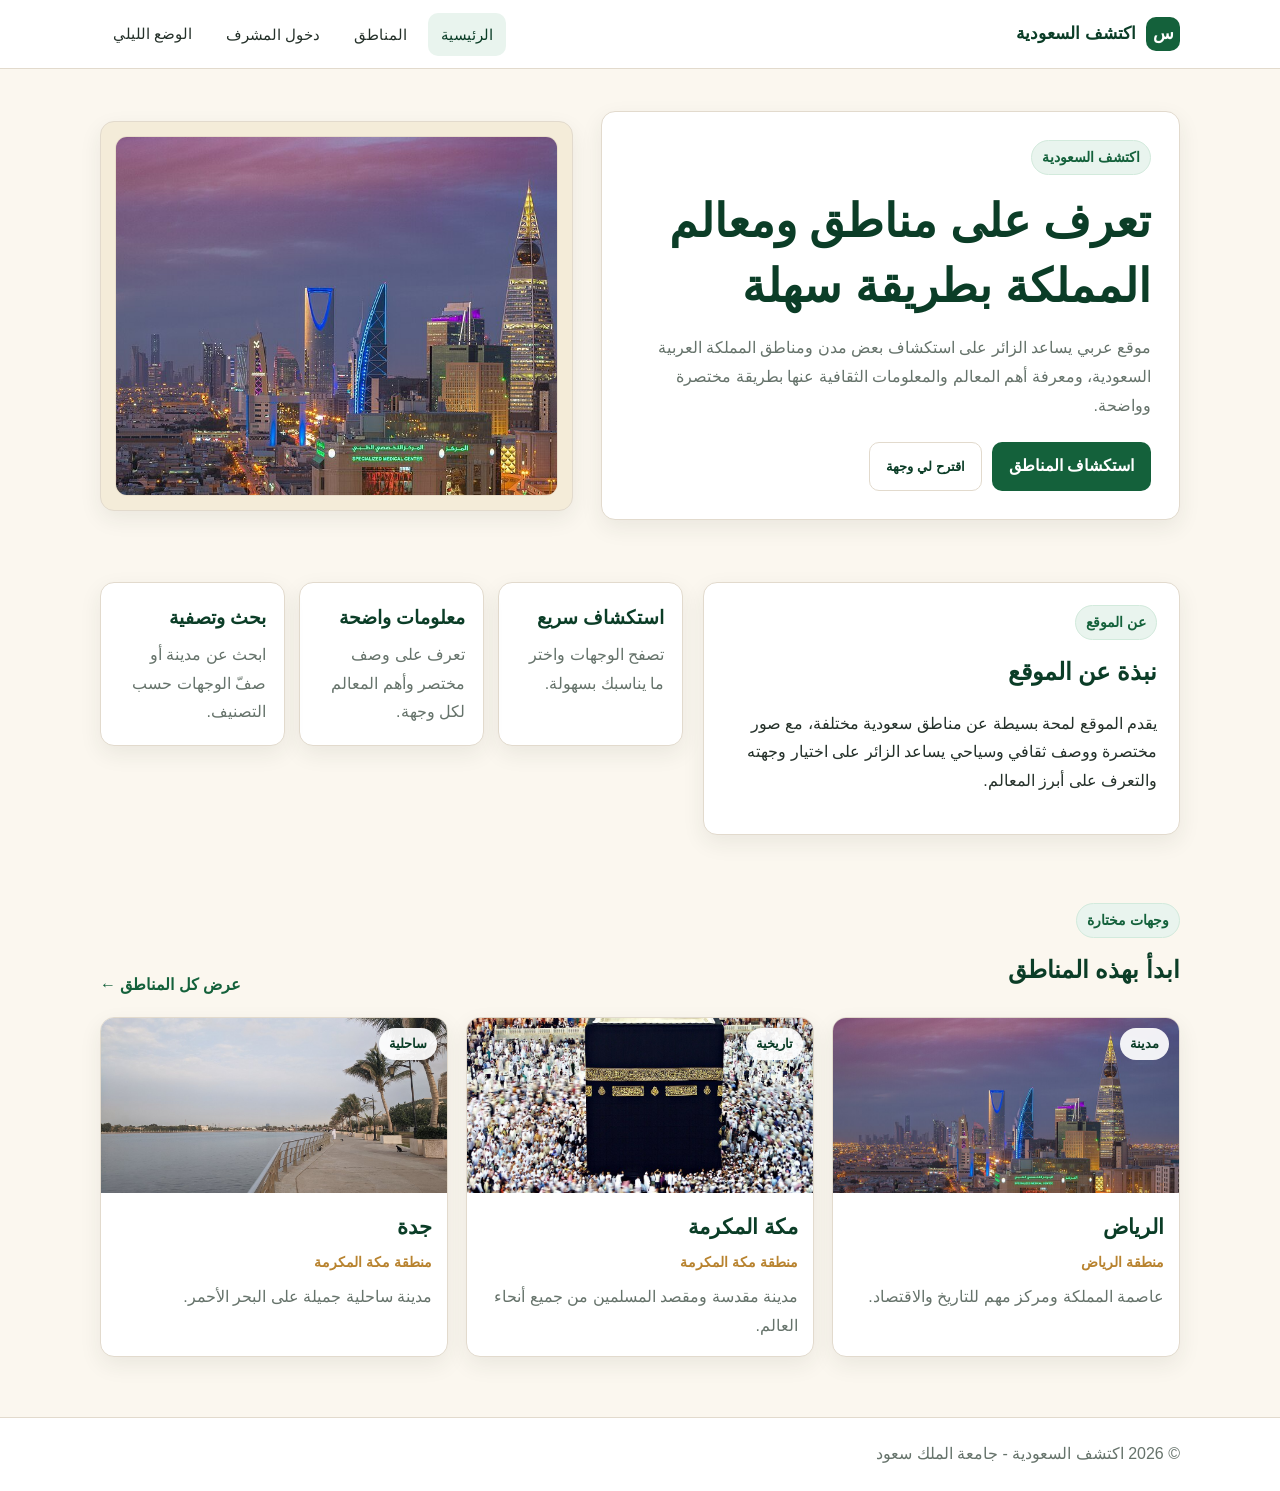
==== commit 236b16d3: "final design" ====
--- a/frontend/index.html
+++ b/frontend/index.html
@@ -1,7 +1,7 @@
 <!DOCTYPE html>
 <html lang="ar" dir="rtl">
 <head>
-  <title>اكتشف السعودية جامعة الملك سعود - الرئيسية</title>
+  <title>اكتشف السعودية - الرئيسية</title>
   <meta charset="UTF-8" />
   <meta name="viewport" content="width=device-width, initial-scale=1.0" />
   <link rel="stylesheet" href="css/style.css" />
@@ -10,7 +10,7 @@
 <body>
   <header class="site-header">
     <nav class="nav container">
-      <a class="logo" href="index.html"><span class="logo-mark">س</span>اكتشف السعودية جامعة الملك سعود</a>
+      <a class="logo" href="index.html"><span class="logo-mark">س</span>اكتشف السعودية</a>
       <div class="nav-links">
         <a href="index.html">الرئيسية</a>
         <a href="regions.html">المناطق</a>
@@ -24,11 +24,11 @@
     <section class="hero-section">
       <div class="container hero-grid">
         <div class="hero-content">
-          <span class="eyebrow">اكتشف السعودية جامعة الملك سعود</span>
-          <h1>رحلة بسيطة للتعرف على مناطق ومعالم المملكة</h1>
+          <span class="eyebrow">اكتشف السعودية</span>
+          <h1>تعرف على مناطق ومعالم المملكة بطريقة سهلة</h1>
           <p class="lead">
-            موقع عربي يعرض لمحة عن مدن ومناطق سعودية بطريقة سهلة، مع بحث وفلترة
-            ووضع ليلي ولوحة مشرف تجريبية لإدارة المحتوى.
+            موقع عربي يساعد الزائر على استكشاف بعض مدن ومناطق المملكة العربية السعودية،
+            ومعرفة أهم المعالم والمعلومات الثقافية عنها بطريقة مختصرة وواضحة.
           </p>
 
           <div class="hero-actions">
@@ -39,53 +39,33 @@
           <div id="randomPlaceBox" class="suggestion-card" hidden></div>
         </div>
 
-        <div class="hero-visual" aria-label="صور من السعودية">
-          <img class="main-visual" src="assets/hero.svg" alt="رسم بسيط لمعالم السعودية" />
-          <div class="floating-note note-one">بحث سريع</div>
-          <div class="floating-note note-two">معلومات مختصرة</div>
+        <div class="hero-visual" aria-label="صورة من السعودية">
+          <img class="main-visual" src="assets/riyadh.jpg" alt="صورة لمدينة الرياض" />
         </div>
-      </div>
-    </section>
-
-    <section class="container section stats-row" aria-label="ملخص الموقع">
-      <div class="stat-card">
-        <strong id="placesCount">6</strong>
-        <span>وجهات</span>
-      </div>
-      <div class="stat-card">
-        <strong>4</strong>
-        <span>تصنيفات</span>
-      </div>
-      <div class="stat-card">
-        <strong>CRUD</strong>
-        <span>لوحة مشرف</span>
       </div>
     </section>
 
     <section class="container section split-section">
       <div>
-        <span class="section-label">فكرة الموقع</span>
-        <h2>تصميم واضح ومناسب لعمل جامعي</h2>
+        <span class="section-label">عن الموقع</span>
+        <h2>نبذة عن الموقع</h2>
         <p>
-          ركزت الصفحة على البساطة: ألوان هادئة، بطاقات مرتبة، أزرار واضحة،
-          وتفاعل خفيف بدون تعقيد زائد.
+          يقدم الموقع لمحة بسيطة عن مناطق سعودية مختلفة، مع صور مختصرة ووصف ثقافي وسياحي
+          يساعد الزائر على اختيار وجهته والتعرف على أبرز المعالم.
         </p>
       </div>
       <div class="feature-list">
         <article>
-          <span>01</span>
-          <h3>معرض مناطق</h3>
-          <p>بطاقات مرتبة لكل منطقة مع صورة ووصف قصير.</p>
+          <h3>استكشاف سريع</h3>
+          <p>تصفح الوجهات واختر ما يناسبك بسهولة.</p>
         </article>
         <article>
-          <span>02</span>
-          <h3>بحث وفلترة</h3>
-          <p>المستخدم يستطيع البحث حسب الاسم أو اختيار التصنيف.</p>
+          <h3>معلومات واضحة</h3>
+          <p>تعرف على وصف مختصر وأهم المعالم لكل وجهة.</p>
         </article>
         <article>
-          <span>03</span>
-          <h3>إدارة المحتوى</h3>
-          <p>صفحات بسيطة للإضافة والتعديل والحذف كتجربة أمامية.</p>
+          <h3>بحث وتصفية</h3>
+          <p>ابحث عن مدينة أو صفّ الوجهات حسب التصنيف.</p>
         </article>
       </div>
     </section>
@@ -93,8 +73,8 @@
     <section class="container section">
       <div class="section-heading">
         <div>
-          <span class="section-label">ابدأ من هنا</span>
-          <h2>وجهات مقترحة</h2>
+          <span class="section-label">وجهات مختارة</span>
+          <h2>ابدأ بهذه المناطق</h2>
         </div>
         <a class="simple-link" href="regions.html">عرض كل المناطق ←</a>
       </div>
@@ -104,8 +84,7 @@
 
   <footer class="site-footer">
     <div class="container footer-inner">
-      <p>اكتشف السعودية جامعة الملك سعود</p>
-      <p>موقع تعريفي بسيط عن مناطق المملكة</p>
+      <p>© 2026 اكتشف السعودية - جامعة الملك سعود</p>
     </div>
   </footer>
 </body>
--- a/frontend/css/style.css
+++ b/frontend/css/style.css
@@ -1,17 +1,18 @@
-/* اكتشف السعودية جامعة الملك سعود - تصميم بسيط ومحسن */
+
 :root {
-  --green: #0f5f3a;
-  --green-dark: #073b25;
-  --green-light: #e5f4ec;
-  --gold: #c89232;
-  --sand: #f4ead8;
-  --cream: #fffdf7;
+  --green: #14613b;
+  --green-dark: #0b3d27;
+  --green-light: #e9f4ee;
+  --gold: #b8832f;
+  --sand: #f4ecd9;
+  --bg: #fbf7ef;
   --white: #ffffff;
-  --text: #1f2a24;
+  --text: #243029;
   --muted: #66736b;
-  --border: #e5ddcf;
-  --shadow: 0 18px 45px rgba(38, 55, 45, 0.10);
-  --radius: 18px;
+  --border: #e2dacd;
+  --danger: #b42318;
+  --shadow: 0 8px 22px rgba(36, 48, 41, 0.08);
+  --radius: 14px;
 }
 
 * {
@@ -25,10 +26,7 @@
 body {
   margin: 0;
   font-family: Tahoma, Arial, sans-serif;
-  background:
-    radial-gradient(circle at top right, rgba(15, 95, 58, 0.11), transparent 340px),
-    radial-gradient(circle at bottom left, rgba(200, 146, 50, 0.12), transparent 300px),
-    #fbf7ef;
+  background: var(--bg);
   color: var(--text);
   line-height: 1.8;
 }
@@ -51,7 +49,7 @@
 }
 
 .container {
-  width: min(1120px, 92%);
+  width: min(1080px, 92%);
   margin: auto;
 }
 
@@ -59,17 +57,16 @@
   position: sticky;
   top: 0;
   z-index: 20;
-  background: rgba(255, 253, 247, 0.92);
-  backdrop-filter: blur(12px);
-  border-bottom: 1px solid rgba(229, 221, 207, 0.9);
+  background: var(--white);
+  border-bottom: 1px solid var(--border);
 }
 
 .nav {
-  min-height: 76px;
+  min-height: 68px;
   display: flex;
   align-items: center;
   justify-content: space-between;
-  gap: 18px;
+  gap: 16px;
 }
 
 .logo {
@@ -77,19 +74,19 @@
   align-items: center;
   gap: 10px;
   color: var(--green-dark);
+  font-weight: 700;
+  font-size: 17px;
+}
+
+.logo-mark {
+  width: 34px;
+  height: 34px;
+  display: grid;
+  place-items: center;
+  border-radius: 10px;
+  background: var(--green);
+  color: white;
   font-weight: 800;
-  font-size: 18px;
-}
-
-.logo-mark {
-  width: 38px;
-  height: 38px;
-  display: grid;
-  place-items: center;
-  border-radius: 12px;
-  background: linear-gradient(135deg, var(--green), #16835a);
-  color: white;
-  box-shadow: 0 8px 20px rgba(15, 95, 58, 0.25);
 }
 
 .nav-links {
@@ -104,8 +101,8 @@
   border: 1px solid transparent;
   background: transparent;
   color: var(--text);
-  padding: 8px 13px;
-  border-radius: 999px;
+  padding: 7px 12px;
+  border-radius: 10px;
   cursor: pointer;
   font-size: 15px;
 }
@@ -115,38 +112,38 @@
 .theme-btn:hover {
   background: var(--green-light);
   color: var(--green-dark);
-  border-color: #cfe8db;
 }
 
 .logout-btn {
-  color: #9b1c1c;
+  color: var(--danger);
 }
 
 .hero-section {
-  padding: 55px 0 30px;
+  padding: 42px 0 28px;
 }
 
 .hero-grid {
   display: grid;
-  grid-template-columns: 1.05fr 0.95fr;
-  gap: 34px;
+  grid-template-columns: 1.1fr 0.9fr;
+  gap: 28px;
   align-items: center;
 }
 
 .hero-content {
-  padding: 10px 0;
+  background: var(--white);
+  border: 1px solid var(--border);
+  border-radius: var(--radius);
+  padding: 28px;
+  box-shadow: var(--shadow);
 }
 
 .eyebrow,
 .section-label {
-  display: inline-flex;
-  align-items: center;
-  gap: 6px;
-  width: fit-content;
+  display: inline-block;
   color: var(--green);
   background: var(--green-light);
-  border: 1px solid #d1eadc;
-  padding: 5px 12px;
+  border: 1px solid #d2eadc;
+  padding: 4px 10px;
   border-radius: 999px;
   font-weight: 700;
   font-size: 14px;
@@ -156,14 +153,13 @@
 .page-hero h1,
 .admin-hero h1,
 .form-card h1 {
-  margin: 16px 0 12px;
-  color: var(--green-dark);
-  line-height: 1.35;
+  margin: 14px 0 10px;
+  color: var(--green-dark);
+  line-height: 1.4;
 }
 
 .hero-content h1 {
-  font-size: clamp(34px, 5vw, 56px);
-  max-width: 730px;
+  font-size: clamp(30px, 4.5vw, 46px);
 }
 
 .lead,
@@ -171,37 +167,36 @@
 .admin-hero p,
 .form-card .hint {
   color: var(--muted);
-  font-size: 17px;
+  font-size: 16px;
 }
 
 .hero-actions {
   display: flex;
-  gap: 12px;
+  gap: 10px;
   flex-wrap: wrap;
-  margin: 24px 0 0;
+  margin-top: 22px;
 }
 
 .btn {
   display: inline-flex;
   align-items: center;
   justify-content: center;
-  min-height: 44px;
-  border-radius: 12px;
-  padding: 10px 18px;
+  min-height: 42px;
+  border-radius: 10px;
+  padding: 9px 16px;
   font-weight: 700;
   border: 1px solid transparent;
   cursor: pointer;
-  transition: transform 0.2s ease, box-shadow 0.2s ease, background 0.2s ease;
+  transition: background 0.2s ease, transform 0.2s ease;
 }
 
 .btn:hover {
-  transform: translateY(-2px);
+  transform: translateY(-1px);
 }
 
 .btn-primary {
   background: var(--green);
   color: white;
-  box-shadow: 0 12px 26px rgba(15, 95, 58, 0.22);
 }
 
 .btn-primary:hover {
@@ -211,11 +206,11 @@
 .btn-secondary {
   background: var(--white);
   color: var(--green-dark);
-  border-color: #d7cab7;
+  border-color: var(--border);
 }
 
 .btn-secondary:hover {
-  box-shadow: 0 10px 24px rgba(38, 55, 45, 0.10);
+  background: var(--green-light);
 }
 
 .full {
@@ -223,66 +218,46 @@
 }
 
 .hero-visual {
-  position: relative;
-  padding: 18px;
-  border-radius: 30px;
-  background: linear-gradient(145deg, #ffffff, #f4ead8);
+  background: var(--sand);
+  border: 1px solid var(--border);
+  border-radius: var(--radius);
+  padding: 14px;
   box-shadow: var(--shadow);
-  border: 1px solid rgba(229, 221, 207, 0.9);
 }
 
 .main-visual {
-  border-radius: 24px;
-  border: 1px solid #eadfcd;
   width: 100%;
-}
-
-.floating-note {
-  position: absolute;
-  background: var(--white);
-  color: var(--green-dark);
-  border: 1px solid #e7dbc8;
-  box-shadow: 0 10px 28px rgba(38, 55, 45, 0.12);
-  border-radius: 14px;
-  padding: 10px 14px;
-  font-weight: 700;
-}
-
-.note-one {
-  top: 34px;
-  right: -8px;
-}
-
-.note-two {
-  bottom: 30px;
-  left: -8px;
+  height: 360px;
+  object-fit: cover;
+  border-radius: 12px;
+  border: 1px solid #e9deca;
 }
 
 .suggestion-card {
-  margin-top: 18px;
-  padding: 16px;
-  border-radius: var(--radius);
+  margin-top: 16px;
+  padding: 14px;
+  border-radius: 12px;
   background: #fff8ea;
-  border: 1px solid #f0d7a7;
-  box-shadow: 0 10px 24px rgba(200, 146, 50, 0.12);
+  border: 1px solid #ecd49f;
 }
 
 .suggestion-card h3 {
   margin: 0 0 6px;
-  color: #8a5b12;
+  color: #7b520f;
 }
 
 .section {
-  padding: 38px 0;
-}
-
-.stats-row {
-  display: grid;
-  grid-template-columns: repeat(3, 1fr);
-  gap: 16px;
-}
-
-.stat-card,
+  padding: 34px 0;
+}
+
+.split-section {
+  display: grid;
+  grid-template-columns: 0.9fr 1.1fr;
+  gap: 20px;
+  align-items: start;
+}
+
+.split-section > div:first-child,
 .feature-list article,
 .place-card,
 .form-card,
@@ -291,43 +266,25 @@
 .details-wrapper,
 .admin-hero,
 .page-hero {
-  background: rgba(255, 255, 255, 0.86);
-  border: 1px solid rgba(229, 221, 207, 0.95);
+  background: var(--white);
+  border: 1px solid var(--border);
   border-radius: var(--radius);
   box-shadow: var(--shadow);
 }
 
-.stat-card {
-  padding: 18px;
-  text-align: center;
-}
-
-.stat-card strong {
-  display: block;
-  color: var(--green);
-  font-size: 28px;
-  line-height: 1.2;
-}
-
-.stat-card span {
-  color: var(--muted);
-}
-
-.split-section {
-  display: grid;
-  grid-template-columns: 0.85fr 1.15fr;
-  gap: 24px;
-  align-items: start;
+.split-section > div:first-child {
+  padding: 22px;
 }
 
 .split-section h2,
 .section-heading h2 {
   color: var(--green-dark);
-  margin: 12px 0 8px;
+  margin: 10px 0 8px;
 }
 
 .feature-list {
   display: grid;
+  grid-template-columns: repeat(3, 1fr);
   gap: 14px;
 }
 
@@ -335,19 +292,8 @@
   padding: 18px;
 }
 
-.feature-list span {
-  display: inline-grid;
-  place-items: center;
-  width: 34px;
-  height: 34px;
-  border-radius: 10px;
-  background: var(--sand);
-  color: #8a5b12;
-  font-weight: 800;
-}
-
 .feature-list h3 {
-  margin: 10px 0 4px;
+  margin: 0 0 6px;
   color: var(--green-dark);
 }
 
@@ -372,13 +318,10 @@
 
 .cards-grid {
   display: grid;
-  gap: 20px;
-}
-
-.small-grid {
-  grid-template-columns: repeat(3, 1fr);
-}
-
+  gap: 18px;
+}
+
+.small-grid,
 .regions-grid {
   grid-template-columns: repeat(3, 1fr);
 }
@@ -389,29 +332,29 @@
 }
 
 .place-card:hover {
-  transform: translateY(-6px);
-  box-shadow: 0 22px 48px rgba(38, 55, 45, 0.16);
+  transform: translateY(-3px);
+  box-shadow: 0 10px 25px rgba(36, 48, 41, 0.12);
 }
 
 .card-image {
   position: relative;
+  background: var(--sand);
   overflow: hidden;
 }
 
 .card-image img {
   width: 100%;
-  height: 180px;
+  height: 175px;
   object-fit: cover;
   transition: transform 0.25s ease;
 }
 
-.place-card:hover img {
+.place-card:hover .card-image img {
   transform: scale(1.04);
 }
 
 .badge {
-  display: inline-flex;
-  align-items: center;
+  display: inline-block;
   border-radius: 999px;
   padding: 4px 10px;
   background: var(--green-light);
@@ -422,19 +365,19 @@
 
 .card-image .badge {
   position: absolute;
-  top: 12px;
-  right: 12px;
-  background: rgba(255, 255, 255, 0.9);
+  top: 10px;
+  right: 10px;
+  background: rgba(255, 255, 255, 0.92);
 }
 
 .card-body {
-  padding: 16px;
+  padding: 15px;
 }
 
 .card-body h3 {
   margin: 0 0 4px;
   color: var(--green-dark);
-  font-size: 22px;
+  font-size: 21px;
 }
 
 .card-meta {
@@ -446,21 +389,21 @@
 
 .page-hero,
 .admin-hero {
-  padding: 28px;
+  padding: 24px;
+  margin-bottom: 18px;
+}
+
+.compact-hero h1 {
+  font-size: clamp(26px, 4vw, 38px);
+}
+
+.filter-panel {
+  padding: 16px;
+  display: grid;
+  grid-template-columns: 1fr 220px auto auto;
+  gap: 12px;
+  align-items: end;
   margin-bottom: 20px;
-}
-
-.compact-hero h1 {
-  font-size: clamp(28px, 4vw, 42px);
-}
-
-.filter-panel {
-  padding: 18px;
-  display: grid;
-  grid-template-columns: 1fr 230px auto auto;
-  gap: 14px;
-  align-items: end;
-  margin-bottom: 22px;
 }
 
 .field-group label,
@@ -479,32 +422,32 @@
   border: 1px solid #d8cfbf;
   background: var(--white);
   color: var(--text);
-  border-radius: 12px;
-  padding: 11px 12px;
+  border-radius: 10px;
+  padding: 10px 11px;
   font-size: 15px;
 }
 
 input:focus,
 select:focus,
 textarea:focus {
-  outline: 3px solid rgba(15, 95, 58, 0.14);
+  outline: 3px solid rgba(20, 97, 59, 0.12);
   border-color: var(--green);
 }
 
 .result-count {
   margin: 0;
   color: var(--green);
-  font-weight: 800;
+  font-weight: 700;
   white-space: nowrap;
 }
 
 .empty-box {
-  padding: 26px;
+  padding: 24px;
   border-radius: var(--radius);
   background: #fff8ea;
   border: 1px dashed #d8bc86;
   text-align: center;
-  color: #8a5b12;
+  color: #7b520f;
   grid-column: 1 / -1;
 }
 
@@ -514,47 +457,46 @@
 
 .details-card-layout {
   display: grid;
-  grid-template-columns: 0.95fr 1.05fr;
-  gap: 0;
+  grid-template-columns: 0.9fr 1.1fr;
 }
 
 .details-image {
   width: 100%;
   height: 100%;
-  min-height: 390px;
+  min-height: 350px;
   object-fit: cover;
   background: var(--sand);
 }
 
 .details-content {
-  padding: 28px;
+  padding: 24px;
 }
 
 .details-content h1 {
   color: var(--green-dark);
   margin: 10px 0;
-  font-size: clamp(30px, 4vw, 44px);
+  font-size: clamp(28px, 4vw, 40px);
 }
 
 .info-line {
   display: flex;
   flex-wrap: wrap;
-  gap: 10px;
-  margin: 16px 0;
+  gap: 8px;
+  margin: 14px 0;
 }
 
 .info-line span {
   background: var(--green-light);
   color: var(--green-dark);
   border-radius: 999px;
-  padding: 6px 12px;
+  padding: 5px 10px;
   font-weight: 700;
 }
 
 .landmark-list {
   display: grid;
   grid-template-columns: repeat(2, 1fr);
-  gap: 10px;
+  gap: 9px;
   padding: 0;
   list-style: none;
 }
@@ -562,8 +504,8 @@
 .landmark-list li {
   background: #fff8ea;
   border: 1px solid #eed6a5;
-  border-radius: 12px;
-  padding: 10px 12px;
+  border-radius: 10px;
+  padding: 9px 11px;
 }
 
 .related-section {
@@ -575,25 +517,25 @@
   min-height: 70vh;
   display: grid;
   place-items: center;
-  padding-top: 42px;
-  padding-bottom: 42px;
+  padding-top: 38px;
+  padding-bottom: 38px;
 }
 
 .form-card {
-  padding: 28px;
+  padding: 24px;
 }
 
 .login-card {
-  width: min(460px, 100%);
+  width: min(440px, 100%);
 }
 
 .wide-form {
-  width: min(760px, 100%);
+  width: min(720px, 100%);
 }
 
 .content-form label,
 #loginForm label {
-  margin-top: 14px;
+  margin-top: 13px;
 }
 
 .hint {
@@ -601,18 +543,18 @@
 }
 
 .error-message {
-  min-height: 26px;
-  color: #b42318;
+  min-height: 24px;
+  color: var(--danger);
   font-weight: 700;
 }
 
 .success-message {
   display: none;
-  background: #e5f4ec;
+  background: var(--green-light);
   color: var(--green-dark);
   border: 1px solid #c9e7d6;
-  padding: 13px 16px;
-  border-radius: 14px;
+  padding: 12px 14px;
+  border-radius: 12px;
   font-weight: 700;
 }
 
@@ -640,7 +582,7 @@
 
 th,
 td {
-  padding: 14px;
+  padding: 13px;
   border-bottom: 1px solid #eee3d4;
   text-align: right;
 }
@@ -652,8 +594,8 @@
 
 .action-btn {
   border: 0;
-  border-radius: 10px;
-  padding: 8px 12px;
+  border-radius: 9px;
+  padding: 7px 11px;
   margin: 2px;
   cursor: pointer;
   font-weight: 700;
@@ -665,15 +607,16 @@
 }
 
 .delete-btn {
-  background: #b42318;
+  background: var(--danger);
   color: white;
 }
 
 .site-footer {
-  margin-top: 30px;
-  border-top: 1px solid rgba(229, 221, 207, 0.9);
-  padding: 24px 0;
+  margin-top: 26px;
+  border-top: 1px solid var(--border);
+  padding: 22px 0;
   color: var(--muted);
+  background: var(--white);
 }
 
 .footer-inner {
@@ -689,21 +632,12 @@
 
 body.dark {
   --green-light: #123624;
-  --cream: #111827;
+  --bg: #0f1713;
   --white: #17211b;
   --text: #e8eee9;
   --muted: #b9c5bd;
-  --border: #26352d;
-  --shadow: 0 18px 45px rgba(0, 0, 0, 0.28);
-  background:
-    radial-gradient(circle at top right, rgba(31, 132, 88, 0.20), transparent 340px),
-    radial-gradient(circle at bottom left, rgba(200, 146, 50, 0.14), transparent 300px),
-    #0d1511;
-}
-
-body.dark .site-header {
-  background: rgba(13, 21, 17, 0.92);
-  border-bottom-color: #26352d;
+  --border: #2d3c33;
+  --shadow: 0 8px 22px rgba(0, 0, 0, 0.22);
 }
 
 body.dark .logo,
@@ -726,26 +660,12 @@
   color: #e8eee9;
 }
 
-body.dark .stat-card,
-body.dark .feature-list article,
-body.dark .place-card,
-body.dark .form-card,
-body.dark .table-card,
-body.dark .filter-panel,
-body.dark .details-wrapper,
-body.dark .admin-hero,
-body.dark .page-hero,
-body.dark .hero-visual {
-  background: rgba(23, 33, 27, 0.88);
-  border-color: #26352d;
-}
-
 body.dark input,
 body.dark select,
 body.dark textarea {
-  background: #0d1511;
+  background: #0f1713;
   color: #e8eee9;
-  border-color: #34463b;
+  border-color: #3b4b42;
 }
 
 body.dark th {
@@ -755,7 +675,7 @@
 
 body.dark td,
 body.dark th {
-  border-bottom-color: #26352d;
+  border-bottom-color: #2d3c33;
 }
 
 body.dark .suggestion-card,
@@ -766,11 +686,15 @@
   color: #f6d28e;
 }
 
-body.dark .floating-note,
+body.dark .hero-visual,
 body.dark .btn-secondary {
   background: #17211b;
-  border-color: #34463b;
+  border-color: #3b4b42;
   color: #dff7e8;
+}
+
+body.dark .main-visual {
+  border-color: #3b4b42;
 }
 
 @media (max-width: 950px) {
@@ -780,17 +704,22 @@
     grid-template-columns: 1fr;
   }
 
+  .feature-list,
+  .small-grid,
+  .regions-grid {
+    grid-template-columns: repeat(2, 1fr);
+  }
+
   .details-image {
-    min-height: 260px;
+    min-height: 250px;
+  }
+
+  .main-visual {
+    height: 280px;
   }
 
   .filter-panel {
     grid-template-columns: 1fr 1fr;
-  }
-
-  .regions-grid,
-  .small-grid {
-    grid-template-columns: repeat(2, 1fr);
   }
 }
 
@@ -798,25 +727,24 @@
   .nav {
     align-items: flex-start;
     flex-direction: column;
-    padding: 14px 0;
+    padding: 12px 0;
   }
 
   .nav-links {
     width: 100%;
   }
 
-  .nav-links a,
-  .theme-btn {
-    background: rgba(15, 95, 58, 0.06);
-  }
-
   .hero-section {
-    padding-top: 34px;
-  }
-
-  .stats-row,
+    padding-top: 28px;
+  }
+
+  .hero-content {
+    padding: 22px;
+  }
+
+  .feature-list,
+  .small-grid,
   .regions-grid,
-  .small-grid,
   .filter-panel,
   .landmark-list {
     grid-template-columns: 1fr;
@@ -828,10 +756,4 @@
     align-items: flex-start;
     flex-direction: column;
   }
-
-  .floating-note {
-    position: static;
-    display: inline-block;
-    margin: 10px 6px 0 0;
-  }
-}
+}
